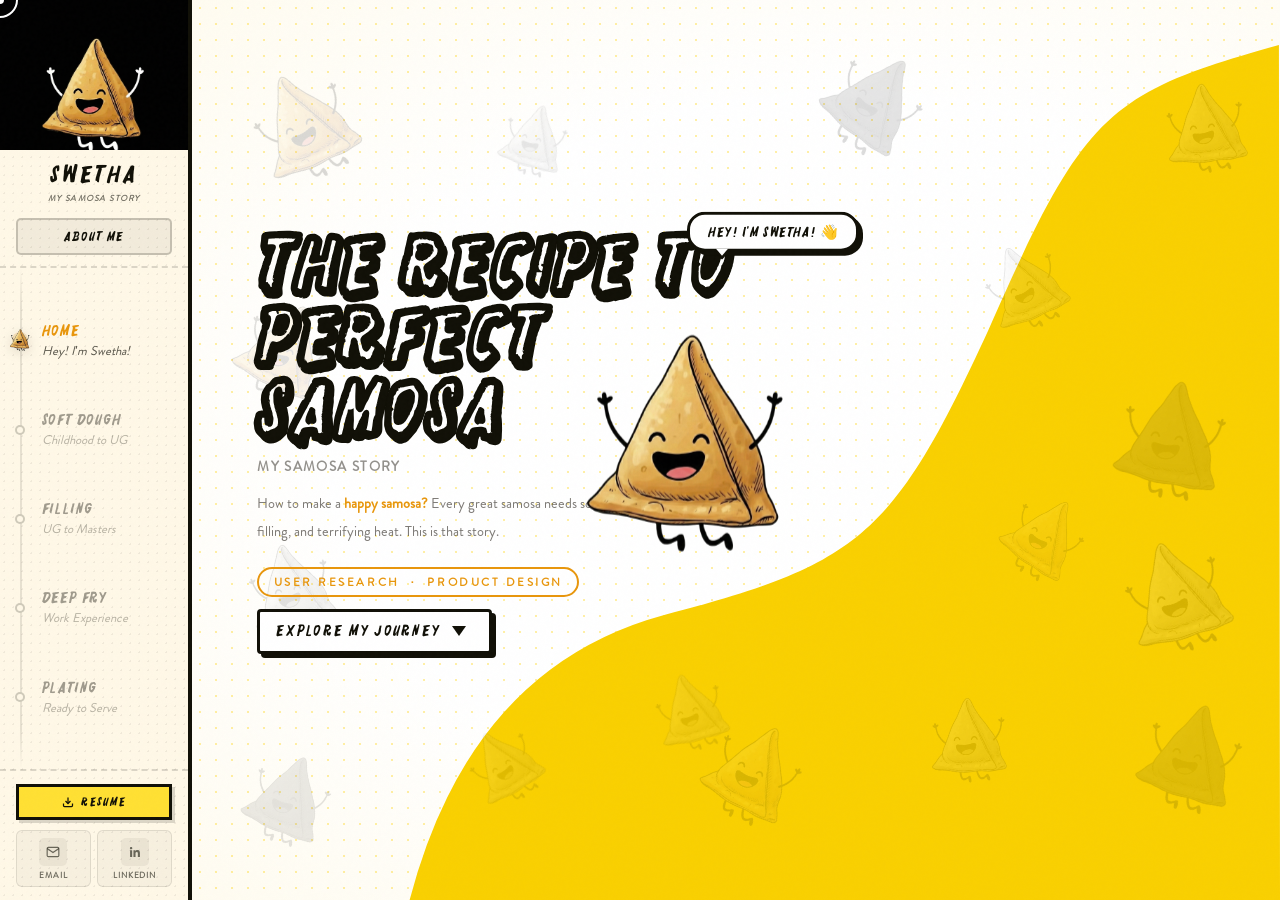
==== index.html @ a5a58d09 "feat: Introducing mobile popup and changed covers with sanity changes." ====
<!DOCTYPE html>
<html lang="en">

<head>
  <meta charset="UTF-8">
  <meta name="viewport" content="width=device-width, initial-scale=1.0">
  <title>Swetha M | My Samosa Story</title>
  <link rel="stylesheet" href="style.css">
</head>

<body>
  <div class="grain"></div>
  <div class="cursor" id="cursor">
    <div class="cd"></div>
    <div class="cr"></div>
  </div>

  <div class="mobile-warning" id="mobileWarning">
    <div class="mw-box">
      <img src="images/samosa.png" alt="Samosa Character" class="mw-img">
      <h2 class="mw-title">Needs a bigger screen!</h2>
      <p class="mw-desc">My portfolio is not yet optimized for mobile devices. For the best experience, please view it
        on a desktop.</p>
      <button class="mw-btn" onclick="document.getElementById('mobileWarning').style.display='none'">Continue
        Anyway</button>
    </div>
  </div>

  <header class="mob-bar">
    <div class="mob-logo">Swetha</div>
    <div class="mob-actions">
      <button class="mob-btn" id="mobAbBtn">About</button>
      <a href="Resume.pdf" download class="mob-btn">Resume</a>
    </div>
  </header>

  <aside class="panel" id="panel">
    <div class="panel-top">
      <div class="panel-hero">
        <img class="panel-photo" src="images/samosablack.png" alt="Swetha">
      </div>
      <div class="panel-id">
        <div class="panel-name" onclick="go(0)">Swetha</div>
        <div class="panel-sub">My Samosa Story</div>
        <button class="panel-about-btn" id="abBtn">About Me</button>
      </div>
    </div>
    <div class="tracker" id="tracker">
      <div class="tk-line-bg"></div>
      <div class="tk-line-prog" id="tkProg"></div>
      <div class="tk-samosa" id="tkSamosa"><img src="images/samosa.png" alt="samosa"></div>
      <div class="tk-nodes" id="tkNodes">
        <div class="tk-node active" data-i="0" onclick="go(0)">
          <div class="tk-dot"></div>
          <div class="tk-info"><span class="tk-title">Home</span><span class="tk-sub">Hey! I'm Swetha!</span></div>
        </div>
        <div class="tk-node" data-i="1" onclick="go(1)">
          <div class="tk-dot"></div>
          <div class="tk-info"><span class="tk-title">Soft Dough</span><span class="tk-sub">Childhood to UG</span></div>
        </div>
        <div class="tk-node" data-i="2" onclick="go(2)">
          <div class="tk-dot"></div>
          <div class="tk-info"><span class="tk-title">Filling</span><span class="tk-sub">UG to Masters</span></div>
        </div>
        <div class="tk-node" data-i="3" onclick="go(3)">
          <div class="tk-dot"></div>
          <div class="tk-info"><span class="tk-title">Deep Fry</span><span class="tk-sub">Work Experience</span></div>
        </div>
        <div class="tk-node" data-i="4" onclick="go(4)">
          <div class="tk-dot"></div>
          <div class="tk-info"><span class="tk-title">Plating</span><span class="tk-sub">Ready to Serve</span></div>
        </div>
      </div>
    </div>
    <div class="panel-btm">
      <a href="Resume.pdf" download class="resume-dl">
        <svg viewBox="0 0 24 24" fill="none" stroke="currentColor" stroke-width="2.5">
          <path d="M21 15v4a2 2 0 0 1-2 2H5a2 2 0 0 1-2-2v-4" />
          <polyline points="7 10 12 15 17 10" />
          <line x1="12" y1="15" x2="12" y2="3" />
        </svg>
        Resume
      </a>
      <div class="panel-contacts">
        <a href="mailto:swetrials98@gmail.com" class="panel-contact-btn" title="Email">
          <div class="pcb-icon">
            <svg viewBox="0 0 24 24" fill="none" stroke="currentColor" stroke-width="2">
              <path d="M4 4h16c1.1 0 2 .9 2 2v12c0 1.1-.9 2-2 2H4c-1.1 0-2-.9-2-2V6c0-1.1.9-2 2-2z" />
              <polyline points="22,6 12,13 2,6" />
            </svg>
          </div>
          <span class="pcb-label">Email</span>
        </a>
        <a href="https://www.linkedin.com/in/swetha-m-babb11201/" target="_blank" class="panel-contact-btn"
          title="LinkedIn">
          <div class="pcb-icon">
            <svg viewBox="0 0 24 24" fill="currentColor">
              <path
                d="M20.447 20.452h-3.554v-5.569c0-1.328-.027-3.037-1.852-3.037-1.853 0-2.136 1.445-2.136 2.939v5.667H9.351V9h3.414v1.561h.046c.477-.9 1.637-1.85 3.37-1.85 3.601 0 4.267 2.37 4.267 5.455v6.286zM5.337 7.433c-1.144 0-2.063-.926-2.063-2.065 0-1.138.92-2.063 2.063-2.063 1.14 0 2.064.925 2.064 2.063 0 1.139-.925 2.065-2.064 2.065zm1.782 13.019H3.555V9h3.564v11.452z" />
            </svg>
          </div>
          <span class="pcb-label">LinkedIn</span>
        </a>
      </div>
    </div>
  </aside>

  <main class="main" id="mainScroll">

    <!-- HOME -->
    <section class="sec s-home" id="s0">
      <div class="home-bg-gradient"></div>
      <div class="home-grid-lines"></div>
      <div class="home-particles" id="homeParticles"></div>

      <!-- FULL-SECTION WAVE BG — sits behind all content -->
      <svg class="home-wave-svg" viewBox="0 0 1000 600" preserveAspectRatio="none" xmlns="http://www.w3.org/2000/svg"
        aria-hidden="true">
        <path d="M 1000 600 L 999 30 C 841 62 820 75 732 220 C 645 357 614 376 434 410 Q 256 445 200 600 Z"
          fill="#F9D000" />
      </svg>

      <!-- Scattered background samosas — decorative, behind content -->
      <div class="home-deco-sams">
        <img class="hem-bg hem-s1" src="images/samosa.png" alt="">
        <img class="hem-bg hem-s2  hem-gray" src="images/samosa.png" alt="">
        <img class="hem-bg hem-s3  hem-dark" src="images/samosa.png" alt="">
        <img class="hem-bg hem-s4  hem-gray" src="images/samosa.png" alt="">
        <img class="hem-bg hem-s5" src="images/samosa.png" alt="">
        <img class="hem-bg hem-s6  hem-gray" src="images/samosa.png" alt="">
        <img class="hem-bg hem-s7  hem-dark" src="images/samosa.png" alt="">
        <img class="hem-bg hem-s8  hem-gray" src="images/samosa.png" alt="">
        <img class="hem-bg hem-s9" src="images/samosa.png" alt="">
        <img class="hem-bg hem-s10 hem-gray" src="images/samosa.png" alt="">
        <img class="hem-bg hem-s11 hem-dark" src="images/samosa.png" alt="">
        <img class="hem-bg hem-s12 hem-gray" src="images/samosa.png" alt="">
        <img class="hem-bg hem-s13" src="images/samosa.png" alt="">
        <img class="hem-bg hem-s14 hem-gray" src="images/samosa.png" alt="">
        <img class="hem-bg hem-s15 hem-dark" src="images/samosa.png" alt="">
        <img class="hem-bg hem-s16 hem-gray" src="images/samosa.png" alt="">
      </div>

      <!-- PROMINENT SAMOSA — big, overlaps color block edge, near title -->
      <div class="home-prominent-wrap">
        <div class="speech-bubble" style="--d:1.4s">Hey! I'm Swetha! 👋</div>
        <img class="home-samosa" src="images/samosa.png" alt="Samosa" id="homeSam">
      </div>

      <!-- LEFT TEXT — absolutely positioned, z-index above bg but overlappable -->
      <div class="home-text">
        <h1 class="home-h1" style="--d:.15s">The recipe to<br>perfect samosa</h1>
        <div class="home-tagline" style="--d:.3s">My Samosa Story</div>
        <p class="home-desc" style="--d:.45s">How to make a <strong>happy samosa?</strong> Every great samosa needs
          soft dough, rich filling, and terrifying heat. This is that story.</p>
        <div class="home-eyebrow" style="--d:.55s">User Research &nbsp;·&nbsp; Product Design</div>
        <button class="scroll-cta" onclick="go(1)" style="--d:.7s">
          <span>Explore My Journey</span>
          <div class="saa"></div>
        </button>
      </div>

    </section>


    <!-- SOFT DOUGH -->
    <section class="sec s-sd" id="s1">
      <div class="blob-bg">
        <div class="blob b1"></div>
        <div class="blob b2"></div>
        <div class="blob b3"></div>
      </div>
      <span class="sec-num-bg">01</span>

      <!-- BACKGROUND WAVE COLOR BLOCK — behind everything -->
      <svg class="sd-wave-svg" viewBox="0 0 1000 600" preserveAspectRatio="none" xmlns="http://www.w3.org/2000/svg"
        aria-hidden="true">
        <path d="M 1000 0 L 1000 180 C 545 443 489 44 0 0 Z" fill="#7EC8E3" />
      </svg>

      <!-- MAIN CONTENT LAYER -->
      <div class="sd-content">
        <!-- LEFT: text + tabbed carousel -->
        <div class="sd-left">
          <div class="sec-text">
            <div class="sec-eyebrow rv">Childhood to Adolescence</div>
            <h2 class="sec-h rv">Soft Dough</h2>
            <p class="sec-lead rv">Where I let myself be shaped, so I can rise into something stronger.</p>
            <p class="sec-body rv">Absorbing. Adapting. Becoming. From Grade 5 through UG Architecture — mouldable,
              curious, open to shaping.</p>
          </div>
          <!-- Carousel with tabs on top -->
          <div id="sdImgs" class="rv"></div>
        </div>

        <!-- MASCOT: dough character between columns -->
        <div class="sd-mascot">
          <div class="sam-tilt-wrap" id="v1">
            <img class="sam-png" src="images/dough.png" alt="Soft Dough Character">
            <div class="sam-shadow"></div>
          </div>
        </div>

        <!-- RIGHT: architecture carousel -->
        <div class="sd-right">
          <div class="arch-carousel rv" id="archCarousel">
            <!-- Tab-style header — matches the left carousel's active tab look -->
            <div class="arch-tab-header">
              <span class="arch-tab-label">Architecture</span>
            </div>
            <!-- Body: image area + right sidebar (mirrors left carousel) -->
            <div class="arch-body">
              <div class="arch-main">
                <div class="arch-track" id="archTrack">
                  <div class="arch-slide"><img src="images/soft-dough/architecture/1.PNG" alt="Architecture 1"></div>
                  <div class="arch-slide"><img src="images/soft-dough/architecture/2.PNG" alt="Architecture 2"></div>
                  <div class="arch-slide"><img src="images/soft-dough/architecture/3.PNG" alt="Architecture 3"></div>
                  <div class="arch-slide"><img src="images/soft-dough/architecture/4.PNG" alt="Architecture 4"></div>
                  <div class="arch-slide"><img src="images/soft-dough/architecture/5.png" alt="Architecture 5"></div>
                </div>
              </div>
              <!-- Right sidebar: prev | dots | next -->
              <div class="arch-sidebar">
                <button class="arch-btn" id="archPrev">&#8592;</button>
                <div class="arch-dots" id="archDots">
                  <button class="arch-dot active" data-i="0"></button>
                  <button class="arch-dot" data-i="1"></button>
                  <button class="arch-dot" data-i="2"></button>
                  <button class="arch-dot" data-i="3"></button>
                  <button class="arch-dot" data-i="4"></button>
                </div>
                <button class="arch-btn" id="archNext">&#8594;</button>
              </div>
            </div>
          </div>
        </div>
      </div>


    </section>

    <!-- FILLING -->
    <section class="sec s-fl" id="s2">
      <div class="blob-bg">
        <div class="blob b4"></div>
        <div class="blob b5"></div>
        <div class="blob b6"></div>
      </div>
      <span class="sec-num-bg">02</span>

      <!-- BACKGROUND WAVE COLOR BLOCK — behind everything -->
      <svg class="fl-wave-svg" viewBox="0 0 1000 600" preserveAspectRatio="none" xmlns="http://www.w3.org/2000/svg"
        aria-hidden="true">
        <path d="M 1000 0 L 1000 600 C 841 600 677 600 650 600 C 765 520 765 80 650 0 Z" fill="#FFE47A" />
      </svg>
      <div class="sec-inner fl-inner">
        <div class="fl-top-row">
          <div class="sec-text">
            <div class="sec-eyebrow rv">UG to Masters</div>
            <h2 class="sec-h rv">Filling</h2>
            <p class="sec-lead rv">I'm no longer empty dough — filled with knowledge, experience, failure, courage, and
              clarity.</p>
            <p class="sec-body rv">Learning in layers. Depth over display. Substance over surface.</p>
          </div>
          <div class="sec-visual fl-visual rv">
            <div class="sam-tilt-wrap" id="v2">
              <img class="sam-png" src="images/filling.png" alt="Filling Samosa">
              <div class="sam-shadow"></div>
            </div>
          </div>
        </div>
        <div class="fl-cards-row">
          <div class="cards rv" id="flCards"></div>
        </div>
      </div>
    </section>

    <!-- DEEP FRY -->
    <section class="sec s-df" id="s3">
      <div class="blob-bg">
        <div class="blob b7"></div>
        <div class="blob b8"></div>
        <div class="blob b9"></div>
      </div>
      <div class="heat-particles" id="heatP"></div>
      <span class="sec-num-bg">03</span>

      <!-- BACKGROUND WAVE COLOR BLOCK — behind everything -->
      <svg class="df-wave-svg" viewBox="0 0 1000 600" preserveAspectRatio="none" xmlns="http://www.w3.org/2000/svg"
        aria-hidden="true">
        <path d="M 1000 0 L 1000 180 C 545 443 489 44 0 0 Z" fill="#FFB29E" />
      </svg>
      <div class="sec-inner df-inner">
        <div class="df-top-row">
          <div class="sec-text">
            <div class="sec-eyebrow rv">Work Experience</div>
            <h2 class="sec-h rv">Deep Fry</h2>
            <p class="sec-lead rv">Not breaking — becoming stronger. Where pressure isn't a threat, it's a teacher.</p>
          </div>
          <div class="sec-visual df-visual rv">
            <div class="sam-tilt-wrap" id="v3">
              <img class="sam-png" src="images/deepfry.png" alt="Deep Fry Samosa">
              <div class="sam-shadow"></div>
            </div>
          </div>
        </div>
        <div class="df-cards-row">
          <div class="cards rv" id="dfCards"></div>
        </div>
      </div>
    </section>


    <!-- PLATING -->
    <section class="sec s-pl" id="s4">
      <div class="blob-bg">
        <div class="blob b10"></div>
        <div class="blob b11"></div>
        <div class="blob b12"></div>
      </div>
      <div class="plating-shimmer" id="platingShimmer"></div>
      <span class="sec-num-bg">04</span>

      <!-- BACKGROUND WAVE COLOR BLOCK — behind everything -->
      <svg class="pl-wave-svg" viewBox="0 0 1000 600" preserveAspectRatio="none" xmlns="http://www.w3.org/2000/svg"
        aria-hidden="true">
        <path d="M 1000 600 L 999 30 C 841 62 820 75 732 220 C 645 357 614 376 434 410 Q 256 445 200 600 Z"
          fill="#A9E8A2" />
      </svg>
      <div class="sec-inner">
        <div class="sec-text">
          <div class="sec-eyebrow rv">Ready to be Served</div>
          <h2 class="sec-h rv">Plating</h2>
          <p class="sec-lead rv">I'm no longer preparing — presenting. Ready to be seen and served.</p>
          <p class="sec-body rv">Every phase has meaning through the samosa lens. Now I'm plated, ready for the world.
          </p>
          <div class="contact-grid rv">
            <a href="mailto:swetrials98@gmail.com" class="cc email-cc">
              <div class="cc-icon"><svg viewBox="0 0 24 24" fill="none" stroke="currentColor" stroke-width="2">
                  <path d="M4 4h16c1.1 0 2 .9 2 2v12c0 1.1-.9 2-2 2H4c-1.1 0-2-.9-2-2V6c0-1.1.9-2 2-2z" />
                  <polyline points="22,6 12,13 2,6" />
                </svg></div>
              <div class="cc-text">
                <div class="cc-label">Email</div>
                <div class="cc-val">swetrials98@gmail.com</div>
              </div>
              <div class="cc-arrow">→</div>
            </a>
            <a href="https://www.linkedin.com/in/swetha-m-babb11201/" target="_blank" class="cc li-cc">
              <div class="cc-icon"><svg viewBox="0 0 24 24" fill="currentColor">
                  <path
                    d="M20.447 20.452h-3.554v-5.569c0-1.328-.027-3.037-1.852-3.037-1.853 0-2.136 1.445-2.136 2.939v5.667H9.351V9h3.414v1.561h.046c.477-.9 1.637-1.85 3.37-1.85 3.601 0 4.267 2.37 4.267 5.455v6.286zM5.337 7.433c-1.144 0-2.063-.926-2.063-2.065 0-1.138.92-2.063 2.063-2.063 1.14 0 2.064.925 2.064 2.063 0 1.139-.925 2.065-2.064 2.065zm1.782 13.019H3.555V9h3.564v11.452z" />
                </svg></div>
              <div class="cc-text">
                <div class="cc-label">LinkedIn</div>
                <div class="cc-val">Connect with me</div>
              </div>
              <div class="cc-arrow">→</div>
            </a>
            <a href="Resume.pdf" download class="cc resume-cc">
              <div class="cc-icon"><svg viewBox="0 0 24 24" fill="none" stroke="currentColor" stroke-width="2.5">
                  <path d="M21 15v4a2 2 0 0 1-2 2H5a2 2 0 0 1-2-2v-4" />
                  <polyline points="7 10 12 15 17 10" />
                  <line x1="12" y1="15" x2="12" y2="3" />
                </svg></div>
              <div class="cc-text">
                <div class="cc-label">Resume</div>
                <div class="cc-val">Download PDF</div>
              </div>
              <div class="cc-arrow">↓</div>
            </a>
          </div>
        </div>
        <div class="sec-visual rv">
          <div class="sam-tilt-wrap" id="v4">
            <img class="sam-png" src="images/plating.png" alt="Plated Samosa">
            <div class="sam-shadow"></div>
          </div>
        </div>
      </div>
      <div class="footer-copy">© 2026 Swetha's Samosa Story</div>
    </section>

  </main>

  <div class="about-ov" id="aboutOv">
    <button class="ab-close" id="abClose">&times;</button>
    <div class="ab-wrap" id="abWrap"></div>
  </div>

  <div class="modal-ov" id="modalOv">
    <div class="modal-box" id="modalBox">
      <div class="modal-head">
        <span class="modal-cat" id="mCat"></span>
        <div class="mh-btns">
          <a class="mh-view-btn" id="mViewBtn" href="#" target="_blank" style="display:none">View full project
            details</a>
          <button class="mh-btn" onclick="closeM()">&times;</button>
        </div>
      </div>
      <div class="modal-inner" id="mInner"></div>
    </div>
  </div>

  <div class="lightbox" id="lb"><img id="lbImg" src="" alt=""></div>

  <script src="script.js"></script>
</body>

</html>
---- style.css ----
/* ==============================================
   SWETHA M | MY SAMOSA STORY
   style.css — COMIC BOOK EDITION
   ============================================== */

@import url('https://fonts.googleapis.com/css2?family=Bangers&family=Comic+Neue:ital,wght@0,400;0,700;1,400;1,700&family=Raleway:ital,wght@0,400;0,600;0,700;0,800;1,400&display=swap');

@font-face {
  font-family: 'CA Smut';
  src: url('./fonts/CASmut-Regular.otf') format('opentype');
  font-weight: normal;
  font-style: normal;
}

@font-face {
  font-family: 'CA Smut Fill';
  src: url('./fonts/CASmut-Fill.otf') format('opentype');
  font-weight: normal;
  font-style: normal;
}

@font-face {
  font-family: 'Brandon Grotesque';
  src: url('./fonts/Brandon_Grotesque.otf') format('opentype');
  font-weight: normal;
  font-style: normal;
}

:root {
  --ink: #111007;
  --ink2: #3A2E18;
  --paper: #FFFCF2;
  --c-home: #FFE033;
  --c-sd: #C2E8FF;
  --c-fl: #FFF0A8;
  --c-df: #FFD6C2;
  --c-pl: #D6F5C8;
  --a-sd: #1A7EBF;
  --a-fl: #C86A00;
  --a-df: #CC2200;
  --a-pl: #2A7A30;
  --gold: #D4A017;
  --gold-l: #F2D06B;
  --gold-d: #A37B0B;
  --orange: #E8960C;
  --coral: #E07C5A;
  --peach: #FFDAB3;
  --yellow: #FFD233;
  --cream: #F5E6C8;
  --bg: #0D0B07;
  --bg2: #161109;
  --card: #FFFFFF;
  --brown: #7A5C3A;
  --comic-o: #E8960C;
  --panel-w: clamp(170px, 15vw, 240px);
  --comic-y: #FFE033;
  --fh: 'CA Smut', 'Bangers', cursive;
  --fhf: 'CA Smut Fill', 'CA Smut', cursive;
  --fb: 'Brandon Grotesque', sans-serif;
  --ease: cubic-bezier(.22, 1, .36, 1);
}

*,
*::before,
*::after {
  margin: 0;
  padding: 0;
  box-sizing: border-box;
  cursor: none !important;
}

html {
  overflow: hidden;
  background: var(--bg);
}

body {
  font-family: var(--fb);
  color: var(--ink);
  overflow: hidden;
  height: 100vh;
}

a {
  text-decoration: none;
  color: inherit;
}

button {
  border: none;
  background: none;
  font-family: inherit;
}

img {
  display: block;
}

::-webkit-scrollbar {
  width: 3px;
}

::-webkit-scrollbar-thumb {
  background: var(--gold-d);
  border-radius: 2px;
}

/* ── GRAIN ── */
.grain {
  position: fixed;
  inset: 0;
  pointer-events: none;
  z-index: 9999;
  opacity: .018;
  background-image: url("data:image/svg+xml,%3Csvg viewBox='0 0 256 256' xmlns='http://www.w3.org/2000/svg'%3E%3Cfilter id='n'%3E%3CfeTurbulence type='fractalNoise' baseFrequency='.9' numOctaves='4' stitchTiles='stitch'/%3E%3C/filter%3E%3Crect width='100%25' height='100%25' filter='url(%23n)'/%3E%3C/svg%3E");
  animation: grain .4s steps(8) infinite;
}

@keyframes grain {

  0%,
  100% {
    transform: translate(0, 0)
  }

  20% {
    transform: translate(-4%, -8%)
  }

  40% {
    transform: translate(3%, -13%)
  }

  60% {
    transform: translate(9%, 6%)
  }

  80% {
    transform: translate(-2%, 5%)
  }
}

/* ── CURSOR ── */
.cursor {
  position: fixed;
  pointer-events: none;
  z-index: 10000;
  mix-blend-mode: difference;
}

.cd {
  width: 8px;
  height: 8px;
  background: #fff;
  border-radius: 50%;
  position: absolute;
  top: -4px;
  left: -4px;
  transition: .15s;
}

.cr {
  width: 36px;
  height: 36px;
  border: 2px solid #fff;
  border-radius: 50%;
  position: absolute;
  top: -18px;
  left: -18px;
  transition: width .3s var(--ease), height .3s var(--ease), top .3s var(--ease), left .3s var(--ease);
}

body:has(a:hover) .cr,
body:has(button:hover) .cr {
  width: 50px;
  height: 50px;
  top: -25px;
  left: -25px;
  background: rgba(255, 255, 255, .06);
}

/* ── MOBILE BAR ── */
.mob-bar {
  display: none;
  position: fixed;
  top: 0;
  left: 0;
  right: 0;
  z-index: 500;
  background: var(--ink);
  border-bottom: 3px solid var(--ink);
  padding: .65rem 1.1rem;
  align-items: center;
  justify-content: space-between;
}

.mob-logo {
  font-family: var(--fhf) !important;
  font-size: 1.5rem;
  color: var(--c-home);
  letter-spacing: .1em;
}

.mob-actions {
  display: flex;
  gap: .4rem;
}

.mob-btn {
  background: var(--c-home);
  border: 2.5px solid var(--ink);
  color: var(--ink);
  font-family: var(--fb);
  font-size: .6rem;
  font-weight: 800;
  letter-spacing: .07em;
  text-transform: uppercase;
  padding: .3rem .65rem;
  border-radius: 3px;
  box-shadow: 2px 2px 0 var(--ink);
  transition: .2s;
}

.mob-btn:hover {
  transform: translate(-1px, -1px);
  box-shadow: 3px 3px 0 var(--ink);
}

/* ── LEFT PANEL ── */
.panel {
  position: fixed;
  top: 0;
  left: 0;
  width: var(--panel-w);
  height: 100vh;
  z-index: 200;
  display: flex;
  flex-direction: column;
  background-color: #FFF8E7;
  background-image: radial-gradient(circle, rgba(17, 16, 7, .06) 1px, transparent 1px);
  background-size: 9px 9px;
  border-right: 4px solid var(--ink);
}

.panel-top {
  display: flex;
  flex-direction: column;
  align-items: stretch;
  border-bottom: 2px dashed rgba(17, 16, 7, .15);
}

.panel-hero {
  position: relative;
  width: 100%;
  height: 150px;
  overflow: hidden;
}

.panel-photo {
  width: 100%;
  height: 100%;
  object-fit: cover;
  object-position: top center;
  display: block;
}

.panel-id {
  display: flex;
  flex-direction: column;
  align-items: center;
  padding: .8rem 1rem .7rem;
  text-align: center;
  gap: .3rem;
}

.panel-name {
  font-family: var(--fhf) !important;
  font-size: 1.55rem;
  color: var(--ink);
  line-height: 1;
  letter-spacing: .08em;
  transition: .2s;
}

.panel-name:hover {
  color: var(--orange);
}

.panel-sub {
  font-family: var(--fb) !important;
  font-size: .52rem;
  color: rgba(17, 16, 7, .6);
  text-transform: uppercase;
  letter-spacing: .14em;
  font-weight: 800;
  font-style: italic;
}

/* ── ABOUT ME button ── */
.panel-about-btn {
  display: flex;
  align-items: center;
  justify-content: center;
  width: 100%;
  margin-top: .55rem;
  padding: .5rem .8rem;
  background: rgba(17, 16, 7, .05);
  border: 2px solid rgba(17, 16, 7, .2);
  border-radius: 5px;
  color: var(--ink);
  font-family: var(--fhf) !important;
  font-size: .85rem;
  letter-spacing: .08em;
  text-transform: uppercase;
  cursor: pointer;
  transition: all .2s;
  box-shadow: 0 0 0 0 rgba(17, 16, 7, 0);
}

.panel-about-btn:hover {
  background: var(--comic-y);
  color: var(--ink);
  border-color: var(--ink);
  box-shadow: 2px 2px 0 var(--ink);
  transform: translate(-1px, -1px);
}

/* ── TRACKER ── */
.tracker {
  flex: 1;
  position: relative;
  padding: .5rem 0;
  overflow: hidden;
}

.tk-line-bg {
  position: absolute;
  left: calc(1rem + 4px);
  top: 0;
  bottom: 0;
  width: 2px;
  background: linear-gradient(180deg, transparent 0%, rgba(17, 16, 7, .1) 8%, rgba(17, 16, 7, .1) 92%, transparent 100%);
  border-radius: 2px;
  z-index: 0;
}

.tk-line-prog {
  position: absolute;
  left: calc(1rem + 4px);
  width: 2px;
  top: 0;
  height: 0;
  background: linear-gradient(180deg, var(--comic-y), var(--orange), var(--coral));
  border-radius: 2px;
  z-index: 1;
  transition: height .55s var(--ease), top .55s var(--ease);
  box-shadow: 0 0 8px rgba(255, 224, 51, .5);
}

.tk-samosa {
  position: absolute;
  left: calc(1rem + 4px);
  transform: translateX(-50%) translateY(-50%);
  width: 36px;
  height: 36px;
  z-index: 10;
  transition: top .55s var(--ease);
  pointer-events: none;
  filter: drop-shadow(0 2px 6px rgba(17, 16, 7, .15));
}

.tk-samosa img {
  width: 100%;
  height: 100%;
  object-fit: contain;
  mix-blend-mode: normal;
  animation: samWiggle 2.5s ease-in-out infinite;
}

@keyframes samWiggle {

  0%,
  100% {
    transform: rotate(-8deg) scale(1)
  }

  50% {
    transform: rotate(8deg) scale(1.09)
  }
}

.tk-nodes {
  position: relative;
  z-index: 2;
  height: 100%;
  display: flex;
  flex-direction: column;
  justify-content: space-evenly;
}

.tk-node {
  display: flex;
  align-items: center;
  gap: .5rem;
  padding: .35rem .7rem .35rem 2.6rem;
  position: relative;
}

.tk-dot {
  position: absolute;
  left: calc(1rem + 4px);
  width: 10px;
  height: 10px;
  border-radius: 50%;
  border: 2px solid rgba(17, 16, 7, .2);
  background: #FFF8E7;
  z-index: 3;
  transform: translateX(-50%);
  transition: background .3s, border-color .3s;
  flex-shrink: 0;
}

.tk-node.passed .tk-dot {
  background: var(--comic-y);
  border-color: var(--ink);
}

.tk-node.active .tk-dot {
  background: var(--orange);
  border-color: var(--ink);
  box-shadow: 0 0 0 3px rgba(232, 150, 12, .2);
}

.tk-info {
  display: flex;
  flex-direction: column;
  gap: .06rem;
}

.tk-title {
  font-family: var(--fhf) !important;
  font-size: 1rem;
  letter-spacing: .04em;
  color: rgba(17, 16, 7, .4);
  transition: color .3s;
}

.tk-sub {
  font-family: var(--fb) !important;
  font-size: .8rem;
  font-style: italic;
  color: rgba(17, 16, 7, .3);
  transition: color .3s;
  font-weight: 400;
}

.tk-node.passed .tk-title {
  color: var(--ink);
}

.tk-node.passed .tk-sub {
  color: rgba(17, 16, 7, .5);
}

.tk-node.active .tk-title {
  color: var(--orange);
}

.tk-node.active .tk-sub {
  color: rgba(17, 16, 7, .7);
}

.panel-btm {
  padding: .8rem 1rem;
  border-top: 2px dashed rgba(17, 16, 7, .15);
}

.resume-dl {
  display: flex;
  align-items: center;
  gap: .4rem;
  justify-content: center;
  width: 100%;
  margin-bottom: .6rem;
  background: var(--comic-y);
  border: 3px solid var(--ink);
  color: var(--ink);
  font-family: var(--fhf) !important;
  font-size: .78rem;
  letter-spacing: .08em;
  text-transform: uppercase;
  padding: .45rem .8rem;
  box-shadow: 3px 3px 0 rgba(17, 16, 7, .15);
  transition: .2s;
}

.resume-dl svg {
  width: 12px;
  height: 12px;
  flex-shrink: 0;
}

.resume-dl:hover {
  background: var(--ink);
  color: var(--comic-y);
  transform: translate(2px, 2px);
  box-shadow: 1px 1px 0 rgba(17, 16, 7, .1);
}

/* ── PANEL CONTACT BUTTONS (side by side) ── */
.panel-contacts {
  display: flex;
  flex-direction: row;
  gap: .4rem;
  margin-top: .25rem;
}

.panel-contact-btn {
  flex: 1;
  display: flex;
  flex-direction: column;
  align-items: center;
  gap: .28rem;
  padding: .45rem .3rem;
  border: 1.5px solid rgba(17, 16, 7, .1);
  border-radius: 6px;
  background: rgba(17, 16, 7, .03);
  color: rgba(17, 16, 7, .6);
  text-decoration: none;
  transition: all .2s;
}

.panel-contact-btn:hover {
  background: rgba(17, 16, 7, .06);
  border-color: rgba(17, 16, 7, .3);
  color: var(--ink);
  transform: translateY(-2px);
  box-shadow: 0 3px 0 rgba(17, 16, 7, .1);
}

.pcb-icon {
  width: 28px;
  height: 28px;
  flex-shrink: 0;
  display: flex;
  align-items: center;
  justify-content: center;
  background: rgba(17, 16, 7, .05);
  border-radius: 5px;
}

.pcb-icon svg {
  width: 14px;
  height: 14px;
}

.pcb-label {
  font-size: .52rem;
  text-transform: uppercase;
  letter-spacing: .1em;
  font-weight: 800;
  color: inherit;
  line-height: 1;
  font-family: var(--fb);
}

/* ── MAIN SCROLL ── */
.main {
  position: fixed;
  top: 0;
  left: var(--panel-w);
  width: calc(100vw - var(--panel-w));
  height: 100vh;
  overflow-y: scroll;
  scroll-snap-type: y mandatory;
  scroll-behavior: smooth;
  background: var(--paper);
}

/* ── SECTIONS ── */
.sec {
  height: 100vh;
  min-height: 100vh;
  scroll-snap-align: start;
  position: relative;
  overflow: hidden;
  display: flex;
  align-items: center;
}

.s-sd::before,
.s-fl::before,
.s-df::before,
.s-pl::before {
  content: '';
  position: absolute;
  inset: 0;
  z-index: 1;
  pointer-events: none;
  background-image: radial-gradient(circle, rgba(0, 0, 0, .07) 1.5px, transparent 1.5px);
  background-size: 12px 12px;
}



.s-home {
  background: var(--bg);
}

.s-sd {
  background: var(--c-sd);
}

.s-fl {
  background: var(--c-fl);
}

.s-df {
  background: var(--c-df);
}

.s-pl {
  background: var(--c-pl);
}

/* ── SECTION INNER (Soft Dough, Plating — standard) ── */
.sec-inner {
  position: relative;
  z-index: 5;
  width: 100%;
  max-width: 1200px;
  margin: 0 auto;
  display: flex;
  align-items: flex-start;
  gap: 3rem;
  padding: 0 4%;
  padding-top: 2.5rem;
}

.sec-text {
  flex: 1;
  max-width: 580px;
}

.sec-visual {
  flex: 0 0 360px;
  display: flex;
  align-items: flex-start;
  justify-content: center;
  min-height: 380px;
}

/* ── FILLING — column layout ── */
.fl-inner {
  flex-direction: column;
  gap: .75rem;
  padding-top: 2rem;
  max-width: 1200px;
}

.fl-top-row {
  display: flex;
  align-items: center;
  gap: 2rem;
  width: 100%;
}

.fl-top-row .sec-text {
  flex: 1;
  max-width: none;

}

.fl-visual {
  flex: 0 0 auto;
  min-height: auto;
  align-items: flex-start;
}

.fl-visual .sam-tilt-wrap {
  width: 280px;
  height: 280px;
}

.fl-visual .sam-png {
  width: 260px;
  height: 260px;
}

.fl-cards-row {
  width: 100%;
}

.fl-cards-row .cards {
  display: flex;
  flex-wrap: nowrap;
  overflow-x: auto;
  gap: 1rem;
}

.fl-cards-row .card {
  flex: 1 0 clamp(260px, 30%, 400px);
  max-width: 420px;
}

/* ── DEEP FRY — column layout ── */
.df-inner {
  flex-direction: column;
  gap: .75rem;
  padding-top: 2rem;
  max-width: 1200px;
}

.df-top-row {
  display: flex;
  align-items: center;
  gap: 2rem;
  width: 100%;
}

.df-top-row .sec-text {
  flex: 1;
  max-width: none;
}

.df-visual {
  flex: 0 0 auto;
  min-height: auto;
  align-items: flex-start;
}

.df-visual .sam-tilt-wrap {
  width: 260px;
  height: 260px;
}

.df-visual .sam-png {
  width: 240px;
  height: 240px;
}

.df-cards-row {
  width: 100%;
}

.df-cards-row .cards {
  display: flex;
  flex-wrap: nowrap;
  overflow-x: auto;
  gap: 1rem;
}

.df-cards-row .card {
  flex: 1 0 clamp(260px, 28%, 380px);
  max-width: 400px;
}

/* ── SECTION NUMBERS ── */
.sec-num-bg {
  font-family: var(--fh) !important;
  font-size: clamp(5rem, 10vw, 8.5rem);
  position: absolute;
  right: 1.5%;
  top: 1.5rem;
  line-height: 1;
  pointer-events: none;
  z-index: 3;
  color: transparent;
  -webkit-text-stroke: 2px rgba(0, 0, 0, .22);
  letter-spacing: -.01em;
}

.s-sd .sec-num-bg {
  -webkit-text-stroke-color: rgba(26, 126, 191, .32);
}

.s-fl .sec-num-bg {
  -webkit-text-stroke-color: rgba(200, 106, 0, .30);
}

.s-df .sec-num-bg {
  -webkit-text-stroke-color: rgba(204, 34, 0, .28);
}

.s-pl .sec-num-bg {
  -webkit-text-stroke-color: rgba(42, 122, 48, .28);
}

/* ── TEXT HIERARCHY ── */
.sec-eyebrow {
  font-size: .72rem;
  text-transform: uppercase;
  letter-spacing: .22em;
  font-weight: 800;
  margin-bottom: .5rem;
}

.sec-h {
  font-family: var(--fh) !important;
  font-size: clamp(3.2rem, 5.5vw, 5rem);
  line-height: 1.0;
  margin-bottom: .5rem;
  -webkit-text-stroke: 2px var(--ink);
  paint-order: stroke fill;
}

.sec-lead {
  font-size: .96rem;
  font-style: italic;
  line-height: 1.8;
  max-width: 520px;
  margin-bottom: .5rem;
  font-weight: 600;
}

.sec-body {
  font-size: .88rem;
  line-height: 1.9;
  max-width: 500px;
  margin-bottom: .5rem;
  font-weight: 400;
}

.s-sd .sec-eyebrow {
  color: var(--a-sd)
}

.s-sd .sec-h {
  color: var(--ink)
}

.s-sd .sec-lead {
  color: var(--ink2)
}

.s-sd .sec-body {
  color: rgba(58, 46, 24, .52)
}

.s-fl .sec-eyebrow {
  color: var(--a-fl)
}

.s-fl .sec-h {
  color: var(--ink)
}

.s-fl .sec-lead {
  color: var(--ink2)
}

.s-fl .sec-body {
  color: rgba(58, 46, 24, .52)
}

.s-df .sec-eyebrow {
  color: var(--a-df)
}

.s-df .sec-h {
  color: var(--ink)
}

.s-df .sec-lead {
  color: var(--ink2)
}

.s-df .sec-body {
  color: rgba(58, 46, 24, .52)
}

.s-pl .sec-eyebrow {
  color: var(--a-pl)
}

.s-pl .sec-h {
  color: var(--ink)
}

.s-pl .sec-lead {
  color: var(--ink2)
}

.s-pl .sec-body {
  color: rgba(58, 46, 24, .52)
}

/* ── REVEAL ── */
.rv {
  opacity: 0;
  transform: translateY(28px);
  transition: opacity .75s var(--ease), transform .75s var(--ease);
}

.rv.vis {
  opacity: 1;
  transform: translateY(0);
}

.rv:nth-child(1) {
  transition-delay: 0s
}

.rv:nth-child(2) {
  transition-delay: .07s
}

.rv:nth-child(3) {
  transition-delay: .13s
}

.rv:nth-child(4) {
  transition-delay: .19s
}

.rv:nth-child(5) {
  transition-delay: .25s
}

.rv:nth-child(6) {
  transition-delay: .31s
}

.rv:nth-child(7) {
  transition-delay: .37s
}

/* ── HOME ── */
.home-bg-gradient {
  position: absolute;
  inset: 0;
  z-index: 1;
  background: #FFFFFF;
}

.home-grid-lines {
  position: absolute;
  inset: 0;
  z-index: 2;
  pointer-events: none;
}

.home-grid-lines::before {
  content: '';
  position: absolute;
  inset: 0;
  pointer-events: none;
  background-image: radial-gradient(circle, rgba(255, 210, 0, .35) 1.5px, transparent 1.5px);
  background-size: 16px 16px;
}

.home-grid-lines::after {
  content: '';
  position: absolute;
  inset: 0;
  pointer-events: none;
  /* subtle warm vignette on white — very faint */
  background: radial-gradient(ellipse at 60% 50%, transparent 55%, rgba(255, 200, 0, .06) 100%);
}

.home-particles {
  position: absolute;
  inset: 0;
  z-index: 3;
  pointer-events: none;
  overflow: hidden;
}

.home-inner {
  z-index: 5;
  align-items: stretch !important;
  padding-top: 0 !important;
  padding-right: 0 !important;
  height: 100%;
  max-width: none !important;
  width: 100% !important;
  overflow: hidden;
}

.home-text {
  flex: 1;
  z-index: 5;
  padding: 0 4%;
  display: flex;
  flex-direction: column;
  justify-content: center;
}

.home-eyebrow {
  font-size: .72rem;
  text-transform: uppercase;
  letter-spacing: .22em;
  font-weight: 800;
  color: var(--comic-o);
  margin-bottom: .7rem;
  opacity: 0;
  transform: translateY(20px);
  animation: fadeUp .7s var(--ease) calc(var(--d, .1s)) forwards;
}

.home-h1 {
  font-family: var(--fh) !important;
  font-size: clamp(3.8rem, 7vw, 6rem);
  color: var(--ink);
  line-height: .98;
  margin-bottom: .4rem;
  letter-spacing: .04em;
  -webkit-text-stroke: 2px var(--ink);
  paint-order: stroke fill;
  opacity: 0;
  transform: translateY(24px);
  animation: fadeUp .8s var(--ease) calc(var(--d, .1s)) forwards;
}

.home-tagline {
  font-size: .85rem;
  font-weight: 700;
  color: rgba(15, 10, 0, .45);
  letter-spacing: .1em;
  text-transform: uppercase;
  margin-bottom: .9rem;
  opacity: 0;
  transform: translateY(18px);
  animation: fadeUp .7s var(--ease) calc(var(--d, .1s)) forwards;
}

.home-desc {
  font-size: .9rem;
  line-height: 1.9;
  color: rgba(15, 10, 0, .55);
  max-width: 440px;
  margin-bottom: 1.5rem;
  font-weight: 400;
  opacity: 0;
  transform: translateY(18px);
  animation: fadeUp .7s var(--ease) calc(var(--d, .1s)) forwards;
}

.home-desc strong {
  color: var(--comic-o);
  font-weight: 700;
}

.scroll-cta {
  display: inline-flex;
  align-items: center;
  gap: .75rem;
  background: #fff;
  border: 3px solid var(--ink);
  color: var(--ink);
  padding: .6rem 1.4rem .6rem 1rem;
  border-radius: 4px;
  font-family: var(--fhf) !important;
  font-size: 1rem;
  letter-spacing: .08em;
  box-shadow: 4px 4px 0 var(--ink);
  transition: all .2s;
  text-transform: uppercase;
  opacity: 0;
  transform: translateY(18px);
  animation: fadeUp .7s var(--ease) calc(var(--d, .1s)) forwards;
}

.scroll-cta:hover {
  transform: translate(-2px, -2px);
  box-shadow: 6px 6px 0 var(--ink);
  background: var(--ink);
  color: #FFE500;
}

.saa {
  width: 0;
  height: 0;
  border-left: 7px solid transparent;
  border-right: 7px solid transparent;
  border-top: 10px solid currentColor;
  animation: saaA 1.4s ease-in-out infinite;
  flex-shrink: 0;
}

.saa-line,
.saa-head {
  display: none;
}

@keyframes saaA {

  0%,
  100% {
    opacity: 1;
    transform: translateY(0)
  }

  50% {
    opacity: .4;
    transform: translateY(4px)
  }
}

/* ── HOME LAYOUT (fully layered / absolute) ── */
.home-inner {
  /* no longer used — kept for selector safety */
  display: none;
}

.home-text {
  position: absolute;
  left: 0;
  top: 0;
  bottom: 0;
  width: 55%;
  z-index: 6;
  padding: 0 5% 0 6%;
  display: flex;
  flex-direction: column;
  justify-content: center;
  pointer-events: auto;
}

.home-h1 {
  font-family: var(--fh) !important;
  font-size: clamp(3.2rem, 6vw, 5.4rem);
  color: var(--ink);
  line-height: .95;
  margin-bottom: .4rem;
  letter-spacing: .03em;
  -webkit-text-stroke: 2px var(--ink);
  paint-order: stroke fill;
  opacity: 0;
  transform: translateY(24px);
  animation: fadeUp .8s var(--ease) calc(var(--d, .1s)) forwards;
}

.home-tagline {
  font-size: .85rem;
  font-weight: 700;
  color: rgba(15, 10, 0, .45);
  letter-spacing: .1em;
  text-transform: uppercase;
  margin-bottom: .9rem;
  opacity: 0;
  transform: translateY(18px);
  animation: fadeUp .7s var(--ease) calc(var(--d, .1s)) forwards;
}

.home-desc {
  font-size: .9rem;
  line-height: 1.9;
  color: rgba(15, 10, 0, .55);
  max-width: 420px;
  margin-bottom: 1.4rem;
  font-weight: 400;
  opacity: 0;
  transform: translateY(18px);
  animation: fadeUp .7s var(--ease) calc(var(--d, .1s)) forwards;
}

.home-desc strong {
  color: var(--comic-o);
  font-weight: 700;
}

.scroll-cta {
  display: inline-flex;
  align-self: flex-start;
  align-items: center;
  gap: .75rem;
  background: #fff;
  border: 3px solid var(--ink);
  color: var(--ink);
  padding: .6rem 1.4rem .6rem 1rem;
  border-radius: 4px;
  font-family: var(--fhf) !important;
  font-size: 1rem;
  letter-spacing: .08em;
  box-shadow: 4px 4px 0 var(--ink);
  transition: all .2s;
  text-transform: uppercase;
  opacity: 0;
  transform: translateY(18px);
  animation: fadeUp .7s var(--ease) calc(var(--d, .1s)) forwards;
  margin-bottom: .9rem;
}

.scroll-cta:hover {
  transform: translate(-2px, -2px);
  box-shadow: 6px 6px 0 var(--ink);
  background: var(--ink);
  color: #FFE500;
}

.home-eyebrow {
  font-size: .72rem;
  text-transform: uppercase;
  letter-spacing: .22em;
  font-weight: 800;
  color: var(--comic-o);
  border: 2px solid var(--comic-o);
  border-radius: 30px;
  display: inline-block;
  padding: .3rem .9rem;
  align-self: flex-start;
  opacity: 0;
  transform: translateY(16px);
  animation: fadeUp .7s var(--ease) calc(var(--d, .1s)) forwards;
}

/* ── HOME WAVE SVG BACKGROUND — full section, sits at the very back ── */
.home-wave-svg {
  position: absolute;
  inset: 0;
  width: 100%;
  height: 100%;
  z-index: 2;
  pointer-events: none;
  display: block;
}

/* Decorative samosa container — spans the full section, same low z-index */
.home-deco-sams {
  position: absolute;
  inset: 0;
  z-index: 3;
  pointer-events: none;
  overflow: hidden;
}

/* Scattered background samosas — positioned relative to the full section */
.hem-bg {
  position: absolute;
  object-fit: contain;
  mix-blend-mode: multiply;
  pointer-events: none;
}

/* ── scattered samosas — even spread, clear of character & text zones ── */
/* TOP STRIP row — s1–s4 across full width */
.hem-s1 {
  width: 180px;
  left: 2%;
  top: 4%;
  opacity: .15;
  transform: rotate(-28deg);
}

.hem-s2 {
  width: 118px;
  left: 26%;
  top: 9%;
  opacity: .10;
  transform: rotate(13deg);
}

.hem-s3 {
  width: 168px;
  left: 55%;
  top: 2%;
  opacity: .14;
  transform: rotate(34deg);
}

.hem-s4 {
  width: 148px;
  right: 0%;
  top: 6%;
  opacity: .12;
  transform: rotate(-9deg);
}

/* UPPER-MID row — far-left edge + right side only (text + character kept clear) */
.hem-s5 {
  width: 162px;
  left: 1%;
  top: 30%;
  opacity: .12;
  transform: rotate(22deg);
}

.hem-s6 {
  width: 142px;
  left: 70%;
  top: 24%;
  opacity: .11;
  transform: rotate(-27deg);
}

.hem-s7 {
  width: 195px;
  right: 1%;
  top: 38%;
  opacity: .15;
  transform: rotate(8deg);
}

/* LOWER-MID row — far-left edge + right side only (character zone x:42–68%, y:28–68% kept clear) */
.hem-s8 {
  width: 155px;
  left: 2%;
  top: 57%;
  opacity: .12;
  transform: rotate(-15deg);
}

.hem-s9 {
  width: 138px;
  left: 72%;
  top: 52%;
  opacity: .11;
  transform: rotate(31deg);
}

.hem-s10 {
  width: 185px;
  right: 1%;
  top: 56%;
  opacity: .14;
  transform: rotate(-20deg);
}

/* LOWER-CENTER GAP — fills open area between character and bottom strip */
.hem-s16 {
  width: 128px;
  left: 40%;
  top: 72%;
  opacity: .10;
  transform: rotate(-18deg);
}

/* BOTTOM STRIP row — s11–s15 spread left-to-right */
.hem-s11 {
  width: 148px;
  left: 2%;
  bottom: 3%;
  opacity: .11;
  transform: rotate(19deg);
}

.hem-s12 {
  width: 125px;
  left: 23%;
  bottom: 8%;
  opacity: .10;
  transform: rotate(-35deg);
}

.hem-s13 {
  width: 165px;
  left: 44%;
  bottom: 5%;
  opacity: .13;
  transform: rotate(25deg);
}

.hem-s14 {
  width: 140px;
  left: 65%;
  bottom: 10%;
  opacity: .12;
  transform: rotate(-5deg);
}

.hem-s15 {
  width: 178px;
  right: 0%;
  bottom: 6%;
  opacity: .13;
  transform: rotate(14deg);
}



.hem-gray {
  filter: grayscale(1);
}

.hem-dark {
  filter: brightness(0.3) sepia(1) saturate(0);
}

/* ── PROMINENT SAMOSA WRAP — overlaps into left content area ── */
.home-prominent-wrap {
  position: absolute;
  /* sits at the boundary of text and color block, overlapping both */
  right: 38%;
  top: 50%;
  transform: translateY(-52%);
  z-index: 9;
  display: flex;
  flex-direction: column;
  align-items: center;
  pointer-events: none;
}

/* speech bubble above the prominent samosa */
.home-prominent-wrap .speech-bubble {
  position: absolute;
  top: -52px;
  left: 50%;
  transform: translateX(-35%);
  white-space: nowrap;
  z-index: 10;
}

/* prominent samosa image */
.home-samosa {
  width: clamp(220px, 26vw, 380px);
  height: auto;
  object-fit: contain;
  mix-blend-mode: multiply;
  position: relative;
  z-index: 8;
  animation: floatY 4.5s ease-in-out infinite;
}

/* eyebrow pill spacing above CTA */
.home-eyebrow {
  margin-bottom: .75rem;
}


.speech-bubble {
  position: absolute;
  top: -14px;
  left: -18px;
  background: #FFFFFF;
  color: #111007;
  font-family: var(--fhf) !important;
  font-size: .9rem;
  letter-spacing: .04em;
  padding: .5rem 1.1rem;
  border-radius: 18px;
  border: 3px solid var(--ink);
  box-shadow: 4px 4px 0 var(--ink);
  white-space: nowrap;
  z-index: 6;
  opacity: 0;
  animation: popIn .5s var(--ease) calc(var(--d, 1.4s)) forwards;
}

.speech-bubble::after {
  content: '';
  position: absolute;
  bottom: -11px;
  left: 24px;
  border-left: 8px solid transparent;
  border-right: 8px solid transparent;
  border-top: 9px solid var(--ink);
}

.speech-bubble::before {
  content: '';
  position: absolute;
  bottom: -7px;
  left: 26px;
  border-left: 6px solid transparent;
  border-right: 6px solid transparent;
  border-top: 7px solid #FFFFFF;
  z-index: 1;
}

.home-samosa {
  width: clamp(260px, 28vw, 380px);
  height: auto;
  object-fit: contain;
  mix-blend-mode: multiply;
  position: relative;
  z-index: 5;
  animation: floatY 4.5s ease-in-out infinite;
}

@keyframes floatY {

  0%,
  100% {
    transform: translateY(0) rotate(-1deg)
  }

  50% {
    transform: translateY(-18px) rotate(1deg)
  }
}

@keyframes fadeUp {
  to {
    opacity: 1;
    transform: translateY(0)
  }
}

@keyframes popIn {
  0% {
    opacity: 0;
    transform: scale(.5)
  }

  70% {
    transform: scale(1.06)
  }

  100% {
    opacity: 1;
    transform: scale(1)
  }
}

/* ── SOFT DOUGH SECTION LAYOUT ── */

/* Full-section wave background — sits behind everything */
.sd-wave-svg,
.fl-wave-svg,
.df-wave-svg,
.pl-wave-svg {
  position: absolute;
  inset: 0;
  width: 100%;
  height: 100%;
  z-index: 2;
  pointer-events: none;
  display: block;
}

/* Main content layer — Grid layout to align text, mascot, and 2 carousels */
.sd-content {
  position: relative;
  z-index: 5;
  width: 100%;
  height: 100vh;
  max-width: 1400px;
  margin: 0 auto;
  display: grid;
  grid-template-columns: minmax(0, 1fr) minmax(0, 1fr);
  grid-template-rows: auto auto;
  align-content: center;
  align-items: end;
  gap: 1rem 3vw;
  padding: 6rem 4% 4rem 4%;
  box-sizing: border-box;
}

/* Unnest let children be part of grid */
.sd-left {
  display: contents;
}

.sd-left>.sec-text {
  grid-column: 1 / 2;
  grid-row: 1 / 2;
  align-self: end;
  max-width: none;
}

#sdImgs {
  grid-column: 1 / 2;
  grid-row: 2 / 3;
  width: 100%;
}

/* Centre: dough mascot */
.sd-mascot {
  grid-column: 2 / 3;
  grid-row: 1 / 2;
  align-self: center;
  justify-self: center;
  width: 280px;
  pointer-events: none;
  padding-bottom: 1rem;
}

.sd-mascot .sam-tilt-wrap {
  width: 300px;
  height: 300px;
}

.sd-mascot .sam-png {
  width: 290px;
  height: 290px;
}

/* Right: architecture carousel */
.sd-right {
  grid-column: 2 / 3;
  grid-row: 2 / 3;
  width: 100%;
  display: block;
}

/* Architecture label above its carousel */
.sd-arch-label {
  font-family: var(--fhf) !important;
  font-size: 1.4rem;
  letter-spacing: .08em;
  color: var(--a-sd);
  text-transform: uppercase;
  padding: 0 .25rem;
}

/* ── CHROME TABS ── */
.car-tabs {
  display: flex;
  flex-direction: row;
  align-items: flex-end;
  gap: 0;
  border-bottom: 2.5px solid var(--ink);
  margin-bottom: 0;
}

.car-tab {
  flex: 1;
  padding: .42rem .5rem;
  background: rgba(26, 126, 191, .06);
  border: 2px solid var(--ink);
  border-bottom: none;
  border-radius: 6px 6px 0 0;
  font-family: var(--fhf) !important;
  font-size: .75rem;
  letter-spacing: .06em;
  text-transform: uppercase;
  color: rgba(17, 16, 7, .45);
  cursor: pointer;
  transition: all .15s;
  margin-right: -1px;
  position: relative;
  white-space: nowrap;
  overflow: hidden;
  text-overflow: ellipsis;
  min-width: 0;
}

.car-tab:hover {
  background: rgba(26, 126, 191, .12);
  color: var(--a-sd);
}

.car-tab-active {
  background: #FFFFFF !important;
  color: var(--a-sd) !important;
  border-color: var(--ink) !important;
  border-bottom: 2.5px solid #FFFFFF !important;
  z-index: 2;
  font-weight: 900;
  margin-bottom: -2.5px;
}

/* The car-body wraps carousel-main + carousel-sidebar */
.car-body {
  height: 380px;
  display: flex;
  border: 2.5px solid var(--ink);
  border-top: none;
  border-radius: 0 0 6px 6px;
  background: #FFFFFF;
  box-shadow: 4px 4px 0 var(--ink);
  overflow: hidden;
}

/* Override the old .carousel wrapper — must be column so tabs stack on top */
.carousel {
  margin-top: .6rem;
  display: flex !important;
  flex-direction: column !important;
  border: none !important;
  box-shadow: none !important;
  background: transparent !important;
  border-radius: 0 !important;
  max-width: 100%;
  overflow: visible;
}

/* ── ARCHITECTURE CAROUSEL ── */
.arch-carousel {
  width: 100%;
  display: flex;
  flex-direction: column;
  border: 2.5px solid var(--ink);
  border-radius: 6px;
  background: #FFFFFF;
  box-shadow: 4px 4px 0 var(--ink);
  overflow: hidden;
}

/* Tab header — mirrors active car-tab: white bg, blue text, bottom border flush */
.arch-tab-header {
  display: flex;
  align-items: stretch;
  border-bottom: 2.5px solid var(--ink);
  background: #FFFFFF;
}

.arch-tab-label {
  flex: 1;
  padding: .42rem .75rem;
  font-family: var(--fhf) !important;
  font-size: .75rem;
  letter-spacing: .06em;
  text-transform: uppercase;
  color: var(--a-sd);
  background: #FFFFFF;
  border: none;
  display: block;
}

/* Body row: image area + right sidebar */
.arch-body {
  height: 380px;
  display: flex;
  overflow: hidden;
}

.arch-main {
  flex: 1;
  min-width: 0;
  overflow: hidden;
  position: relative;
}

.arch-track {
  display: flex;
  transition: transform .38s cubic-bezier(.25, .46, .45, .94);
  height: 100%;
}

.arch-slide {
  min-width: 100%;
  flex-shrink: 0;
  display: flex;
}

.arch-slide img {
  width: 100%;
  height: 380px;
  object-fit: contain;
  background: #F5F9FF;
  display: block;
  cursor: pointer;
}

/* Right sidebar — matches .carousel-sidebar exactly */
.arch-sidebar {
  flex: 0 0 44px;
  display: flex;
  flex-direction: column;
  align-items: center;
  justify-content: space-between;
  background: var(--c-sd);
  border-left: 2.5px solid var(--ink);
  padding: .5rem .3rem;
  gap: .25rem;
}

.arch-btn {
  width: 28px;
  height: 28px;
  border-radius: 4px;
  border: 2px solid var(--ink);
  background: #FFF;
  color: var(--ink);
  font-size: .85rem;
  font-weight: 800;
  cursor: pointer;
  display: flex;
  align-items: center;
  justify-content: center;
  transition: .15s;
  box-shadow: 2px 2px 0 var(--ink);
  flex-shrink: 0;
}

.arch-btn:hover {
  background: var(--ink);
  color: #FFF;
  transform: translate(-1px, -1px);
  box-shadow: 3px 3px 0 rgba(0, 0, 0, .3);
}

.arch-dots {
  display: flex;
  flex-direction: column;
  align-items: center;
  gap: .28rem;
  flex: 1;
  justify-content: center;
}

.arch-dot {
  width: 7px;
  height: 7px;
  border-radius: 50%;
  background: rgba(0, 0, 0, .18);
  border: 1.5px solid rgba(0, 0, 0, .22);
  cursor: pointer;
  transition: .3s;
  padding: 0;
  flex-shrink: 0;
}

.arch-dot.active {
  background: var(--a-sd);
  border-color: var(--a-sd);
  width: 9px;
  height: 9px;
  box-shadow: 0 0 0 2px rgba(26, 126, 191, .25);
}

/* ── BLOBS ── */
.s-sd .blob-bg,
.s-fl .blob-bg,
.s-df .blob-bg,
.s-pl .blob-bg {
  display: none;
}

.blob {
  position: absolute;
  border-radius: 50%;
  filter: blur(82px);
  animation: blobFloat linear infinite;
}

@keyframes blobFloat {
  0% {
    transform: translate(0, 0) scale(1) rotate(0deg)
  }

  25% {
    transform: translate(28px, -28px) scale(1.07) rotate(18deg)
  }

  50% {
    transform: translate(-14px, 18px) scale(.95) rotate(38deg)
  }

  75% {
    transform: translate(18px, 8px) scale(1.04) rotate(58deg)
  }

  100% {
    transform: translate(0, 0) scale(1) rotate(78deg)
  }
}

.heat-particles {
  position: absolute;
  inset: 0;
  pointer-events: none;
  z-index: 2;
  overflow: hidden;
}

.hp {
  position: absolute;
  bottom: 0;
  border-radius: 50%;
  opacity: 0;
  animation: hpRise ease-in infinite;
  mix-blend-mode: multiply;
}

@keyframes hpRise {
  0% {
    opacity: 0;
    transform: translateY(0) scale(1)
  }

  10% {
    opacity: .45
  }

  90% {
    opacity: 0
  }

  100% {
    transform: translateY(-100vh) scale(.2);
    opacity: 0
  }
}

.plating-shimmer {
  position: absolute;
  inset: 0;
  pointer-events: none;
  z-index: 2;
  overflow: hidden;
}

.ps-dot {
  position: absolute;
  border-radius: 50%;
  animation: sparkle ease-in-out infinite;
  mix-blend-mode: multiply;
}

@keyframes sparkle {

  0%,
  100% {
    opacity: 0;
    transform: scale(0)
  }

  50% {
    opacity: .25;
    transform: scale(1)
  }
}

/* ── SAMOSAS ── */
.sam-tilt-wrap {
  position: relative;
  width: 340px;
  height: 340px;
  display: flex;
  align-items: center;
  justify-content: center;
  transform-style: preserve-3d;
  transition: transform .15s ease-out;
  flex-shrink: 0;
}

.sam-png {
  width: 320px;
  height: 320px;
  object-fit: contain;
  mix-blend-mode: multiply;
  animation: floatY 4.5s ease-in-out infinite;
  filter: drop-shadow(0 10px 28px rgba(0, 0, 0, .12));
}

.sam-shadow {
  position: absolute;
  bottom: -14px;
  left: 50%;
  transform: translateX(-50%);
  width: 55%;
  height: 16px;
  background: radial-gradient(ellipse, rgba(0, 0, 0, .14), transparent);
  filter: blur(7px);
  animation: shadowPulse 4.5s ease-in-out infinite;
}

@keyframes shadowPulse {

  0%,
  100% {
    transform: translateX(-50%) scaleX(1)
  }

  50% {
    transform: translateX(-50%) scaleX(.75)
  }
}

/* ── PILLS ── */
.pills {
  display: flex;
  flex-wrap: wrap;
  gap: .45rem;
  margin: .8rem 0 1rem;
}

.pill {
  border: 2.5px solid var(--ink);
  background: #FFFFFF;
  color: var(--ink);
  padding: .32rem .85rem;
  border-radius: 4px;
  font-size: .72rem;
  font-weight: 800;
  text-transform: uppercase;
  letter-spacing: .05em;
  box-shadow: 3px 3px 0 var(--ink);
  transition: all .2s;
}

.pill-tab {
  cursor: pointer;
}

.pill-tab:hover {
  background: var(--ink);
  color: #FFFFFF;
  transform: translate(-1px, -1px);
  box-shadow: 4px 4px 0 rgba(0, 0, 0, .3);
}

.s-sd .pill {
  border-color: var(--a-sd);
  box-shadow: 3px 3px 0 var(--a-sd);
}

.s-sd .pill-tab:hover {
  background: var(--a-sd);
  color: #fff;
}

.s-sd .pill-tab.pill-active {
  background: var(--a-sd);
  color: #fff;
  border-color: var(--a-sd);
  box-shadow: 3px 3px 0 rgba(26, 126, 191, .5);
  transform: translate(-1px, -1px);
}

.s-fl .pill {
  border-color: var(--a-fl);
  box-shadow: 3px 3px 0 var(--a-fl);
}

.s-fl .pill:hover {
  background: var(--a-fl);
}

.s-df .pill {
  border-color: var(--a-df);
  box-shadow: 3px 3px 0 var(--a-df);
}

.s-df .pill:hover {
  background: var(--a-df);
}

.s-pl .pill {
  border-color: var(--a-pl);
  box-shadow: 3px 3px 0 var(--a-pl);
}

.s-pl .pill:hover {
  background: var(--a-pl);
}

/* ── CARDS ── */
.cards {
  display: flex;
  flex-wrap: nowrap;
  gap: 1rem;
  margin-top: .4rem;
  overflow-x: auto;
  padding: 10px;
  padding-bottom: 15px;
  margin-left: -10px;
  scrollbar-width: thin;
  max-width: calc(100% + 10px);
}

.cards::-webkit-scrollbar {
  height: 3px;
}

.cards::-webkit-scrollbar-thumb {
  background: var(--ink);
  border-radius: 2px;
}

.card {
  background: #FFFFFF;
  border: 3px solid var(--ink);
  border-radius: 6px;
  width: clamp(260px, 22vw, 320px);
  flex-shrink: 0;
  cursor: pointer;
  overflow: hidden;
  box-shadow: 5px 5px 0 var(--ink);
  transition: all .22s var(--ease);
}

.card:hover {
  transform: translate(-3px, -3px);
  box-shadow: 8px 8px 0 var(--ink);
}

.card-img {
  width: 100%;
  height: 300px;
  object-fit: contain;
  border-bottom: 2.5px solid var(--ink);
}

/* Logo row — left aligned with proper vertical spacing */
.card-logo-row {
  display: flex;
  align-items: center;
  justify-content: flex-start;
  padding: .5rem .9rem .4rem 0rem;
}

.card-logo-placeholder {
  font-size: .53rem;
  font-weight: 800;
  color: var(--ink2);
  text-transform: uppercase;
  letter-spacing: .09em;
  background: rgba(0, 0, 0, .05);
  padding: .16rem .4rem;
  border-radius: 3px;
  border: 1.5px solid rgba(0, 0, 0, .1);
  white-space: nowrap;
}

.card-body {
  padding: .55rem 1rem .85rem;
}

.card-cat {
  font-family: var(--fb) !important;
  font-size: .56rem;
  text-transform: uppercase;
  letter-spacing: .1em;
  color: var(--ink2);
  font-weight: 700;
  margin-bottom: .28rem;
  display: block;
}

.card-t {
  font-family: var(--fhf) !important;
  font-size: 1.5rem;
  color: var(--ink);
  margin-bottom: .2rem;
  line-height: 1.1;
  letter-spacing: .04em;
}

.card-d {
  font-size: .75rem;
  color: rgba(58, 46, 24, .48);
  line-height: 1.55;
  font-weight: 400;
}

.card-arr {
  display: inline-block;
  margin-top: .45rem;
  font-size: .68rem;
  font-weight: 800;
  color: var(--ink);
  background: var(--c-home);
  border: 2px solid var(--ink);
  padding: .15rem .5rem;
  border-radius: 3px;
  box-shadow: 2px 2px 0 var(--ink);
  transition: .2s;
  text-transform: uppercase;
  letter-spacing: .05em;
}

.card:hover .card-arr {
  transform: translate(-1px, -1px);
  box-shadow: 3px 3px 0 var(--ink);
}

.s-fl .card-arr {
  background: var(--c-fl);
}

.s-df .card-arr {
  background: var(--c-df);
}

.s-pl .card-arr {
  background: var(--c-pl);
}

/* ── CAROUSEL (base styles — overridden by the SD section above) ── */
.carousel {
  margin-top: .9rem;
  display: flex;
  flex-direction: column;
  border: 3px solid var(--ink);
  border-radius: 6px;
  background: #FFFFFF;
  box-shadow: 5px 5px 0 var(--ink);
  overflow: hidden;
  width: 100%;
}

.carousel-main {
  flex: 1;
  min-width: 0;
  overflow: hidden;
  position: relative;
}

.carousel-track {
  display: flex;
  transition: transform .38s cubic-bezier(.25, .46, .45, .94);
  height: 100%;
}

.carousel-slide {
  min-width: 100%;
  display: flex;
  flex-direction: column;
  height: 100%;
}

.carousel-slide img {
  width: 100%;
  height: 300px;
  object-fit: contain;
  background: #FAFAFA;
  border-bottom: 2px solid var(--ink);
  cursor: pointer;
  flex-shrink: 0;
}

.carousel-caption {
  padding: .55rem .9rem;
  background: #FFF;
  flex: 1;
  text-align: center;
}

.carousel-caption h4 {
  font-family: var(--fhf) !important;
  font-size: 1.5rem;
  color: var(--ink);
  margin-bottom: .1rem;
  letter-spacing: .04em;
}

.carousel-caption p {
  font-size: .68rem;
  color: rgba(58, 46, 24, .48);
  line-height: 1.5;
}

.carousel-sidebar {
  flex: 0 0 44px;
  display: flex;
  flex-direction: column;
  align-items: center;
  justify-content: space-between;
  background: var(--c-sd);
  border-left: 2.5px solid var(--ink);
  padding: .5rem .3rem;
  gap: .25rem;
}

.carousel-btn {
  width: 28px;
  height: 28px;
  border-radius: 4px;
  border: 2px solid var(--ink);
  background: #FFF;
  color: var(--ink);
  font-size: .85rem;
  cursor: pointer;
  display: flex;
  align-items: center;
  justify-content: center;
  transition: .2s;
  font-weight: 800;
  flex-shrink: 0;
  box-shadow: 2px 2px 0 var(--ink);
}

.carousel-btn:hover {
  background: var(--ink);
  color: #FFF;
  transform: translate(-1px, -1px);
  box-shadow: 3px 3px 0 rgba(0, 0, 0, .3);
}

.carousel-pause-btn {
  margin-top: auto;
  font-size: .65rem;
}

.carousel-dots {
  display: flex;
  flex-direction: column;
  align-items: center;
  gap: .28rem;
  flex: 1;
  justify-content: center;
}

.carousel-dot {
  width: 7px;
  height: 7px;
  border-radius: 50%;
  background: rgba(0, 0, 0, .18);
  border: 1.5px solid rgba(0, 0, 0, .22);
  cursor: pointer;
  transition: .3s;
  padding: 0;
  position: relative;
  overflow: hidden;
  flex-shrink: 0;
}

.carousel-dot.active {
  background: var(--a-sd);
  border-color: var(--a-sd);
  box-shadow: 0 0 0 2px rgba(26, 126, 191, .25);
  width: 9px;
  height: 9px;
}

.carousel-dot.active::after {
  display: none;
}

/* ── CONTACT ── */
.contact-grid {
  display: flex;
  flex-direction: column;
  gap: .8rem;
  margin-top: 1.2rem;
  max-width: 440px;
}

.cc {
  display: flex;
  align-items: center;
  gap: .9rem;
  padding: .85rem 1.1rem;
  background: #FFFFFF;
  border: 3px solid var(--ink);
  border-radius: 6px;
  box-shadow: 4px 4px 0 var(--ink);
  color: var(--ink);
  transition: all .22s var(--ease);
  position: relative;
  overflow: hidden;
}

.cc:hover {
  transform: translate(-2px, -2px);
  box-shadow: 6px 6px 0 var(--ink);
}

.cc-icon {
  width: 40px;
  height: 40px;
  border-radius: 5px;
  border: 2.5px solid var(--ink);
  display: flex;
  align-items: center;
  justify-content: center;
  flex-shrink: 0;
  transition: .2s;
}

.cc-icon svg {
  width: 17px;
  height: 17px;
}

.email-cc .cc-icon {
  background: var(--c-home);
  color: var(--ink);
}

.li-cc .cc-icon {
  background: #C8E8FF;
  color: #1A7EBF;
}

.resume-cc .cc-icon {
  background: var(--c-pl);
  color: var(--a-pl);
}

.cc:hover .cc-icon {
  transform: scale(1.08);
}

.cc-text {
  flex: 1;
}

.cc-label {
  font-size: .55rem;
  text-transform: uppercase;
  letter-spacing: .12em;
  color: var(--ink2);
  font-weight: 800;
  margin-bottom: .1rem;
}

.cc-val {
  font-size: .84rem;
  color: rgba(58, 46, 24, .52);
  font-weight: 400;
}

.cc-arrow {
  font-size: 1.2rem;
  font-weight: 900;
  color: var(--ink);
  transition: .2s;
}

.cc:hover .cc-arrow {
  transform: translateX(4px);
}

.resume-cc:hover .cc-arrow {
  transform: translateY(3px);
}

.footer-copy {
  position: absolute;
  bottom: 1rem;
  left: 50%;
  transform: translateX(-50%);
  font-size: .5rem;
  color: rgba(58, 46, 24, .35);
  letter-spacing: .1em;
  text-transform: uppercase;
  font-weight: 700;
}

/* ── MODAL ── */
.modal-ov {
  position: fixed;
  inset: 0;
  background: rgba(0, 0, 0, .85);
  backdrop-filter: blur(12px);
  z-index: 900;
  display: flex;
  align-items: center;
  justify-content: center;
  opacity: 0;
  pointer-events: none;
  transition: opacity .4s;
}

.modal-ov.open {
  opacity: 1;
  pointer-events: all;
}

.modal-box {
  background: #FFFDF2;
  border: 3px solid var(--ink);
  border-radius: 8px;
  box-shadow: 8px 8px 0 var(--ink);
  width: 94%;
  max-width: 720px;
  max-height: 75vh;
  overflow-y: auto;
  transform: scale(.9) translateY(20px);
  opacity: 0;
  transition: all .5s var(--ease);
}

.modal-ov.open .modal-box {
  transform: scale(1) translateY(0);
  opacity: 1;
}

.modal-box::-webkit-scrollbar {
  width: 3px;
}

.modal-box::-webkit-scrollbar-thumb {
  background: var(--ink);
  border-radius: 2px;
}

/* Modal header */
.modal-head {
  position: sticky;
  top: 0;
  background: var(--c-home);
  border-bottom: 3px solid var(--ink);
  padding: .7rem 1.1rem;
  display: flex;
  align-items: center;
  justify-content: space-between;
  z-index: 5;
  gap: .75rem;
}

.modal-cat {
  font-family: var(--fb) !important;
  font-size: .6rem;
  text-transform: uppercase;
  letter-spacing: .14em;
  color: var(--ink);
  font-weight: 800;
  flex: 1;
}

.mh-btns {
  display: flex;
  align-items: center;
  gap: .5rem;
  flex-shrink: 0;
}

/* "View full project details" button — comic theme */
.mh-view-btn {
  display: inline-flex;
  align-items: center;
  gap: .35rem;
  background: var(--ink);
  color: var(--comic-y);
  border: 2.5px solid var(--ink);
  border-radius: 5px;
  font-family: var(--fb) !important;
  font-size: .68rem;
  font-weight: 800;
  letter-spacing: .04em;
  padding: .38rem .85rem;
  box-shadow: 3px 3px 0 rgba(0, 0, 0, .35);
  transition: all .2s;
  white-space: nowrap;
  text-decoration: none;
}

.mh-view-btn:hover {
  background: var(--comic-y);
  color: var(--ink);
  transform: translate(-1px, -1px);
  box-shadow: 4px 4px 0 rgba(0, 0, 0, .3);
}

/* Close (×) button */
.mh-btn {
  width: 32px;
  height: 32px;
  border: 2.5px solid var(--ink);
  border-radius: 5px;
  color: var(--ink);
  background: var(--c-home);
  font-size: .95rem;
  cursor: pointer;
  display: flex;
  align-items: center;
  justify-content: center;
  box-shadow: 2px 2px 0 var(--ink);
  transition: .2s;
  flex-shrink: 0;
}

.mh-btn:hover {
  background: var(--ink);
  color: #FFF;
  transform: translate(-1px, -1px);
  box-shadow: 3px 3px 0 rgba(0, 0, 0, .25);
}

.modal-inner {
  padding: 1.5rem 1.8rem;
}

.m-title {
  font-family: var(--fhf) !important;
  font-size: 1.6rem;
  color: var(--ink);
  margin: .3rem 0;
  letter-spacing: .05em;
}

.m-logo-row {
  display: flex;
  align-items: center;
  gap: .5rem;
  margin: .2rem 0 .6rem;
}

.m-logo-badge {
  font-size: .58rem;
  font-weight: 800;
  color: var(--ink2);
  text-transform: uppercase;
  letter-spacing: .1em;
  background: rgba(0, 0, 0, .05);
  padding: .22rem .6rem;
  border-radius: 4px;
  border: 1.5px solid rgba(0, 0, 0, .12);
}

.m-tags {
  display: flex;
  flex-wrap: wrap;
  gap: .3rem;
  margin-bottom: .9rem;
}

.m-tag {
  font-family: var(--fb) !important;
  font-size: .54rem;
  color: var(--ink);
  padding: .18rem .45rem;
  border: 2px solid var(--ink);
  border-radius: 3px;
  font-weight: 700;
  text-transform: uppercase;
  background: #FFF;
  letter-spacing: .04em;
}

.m-hero-img {
  width: 100%;
  border-radius: 6px;
  margin-bottom: .9rem;
  border: 2px solid rgba(0, 0, 0, .1);
}

.m-summary {
  font-size: .88rem;
  color: rgba(58, 46, 24, .52);
  line-height: 1.85;
}

/* Keep old m-view-btn hidden (no longer injected, but just in case) */
.m-view-btn {
  display: none;
}

.m-expand-btn {
  display: none;
}

.m-body {
  display: block;
  margin-top: 1.2rem;
  border-top: 2px dashed rgba(0, 0, 0, .12);
  padding-top: 1rem;
}

.m-body p {
  font-size: .88rem;
  line-height: 1.85;
  color: rgba(58, 46, 24, .8);
  margin-bottom: .7rem;
}

.m-body h3 {
  font-family: var(--fhf) !important;
  font-size: 1.05rem;
  color: var(--ink);
  margin: 1.2rem 0 .4rem;
  letter-spacing: .04em;
}

.m-body ul,
.m-body ol {
  margin: .4rem 0 .8rem 1.3rem;
  line-height: 1.85;
  font-size: .86rem;
  color: rgba(58, 46, 24, .8);
}

.m-body li {
  margin-bottom: .25rem;
}

.m-body hr {
  border: none;
  border-top: 2px dashed rgba(0, 0, 0, .15);
  margin: 1.1rem 0;
}

.m-body img {
  width: 100%;
  border-radius: 6px;
  margin: .6rem 0;
  opacity: .9;
  cursor: pointer;
  transition: .3s;
  border: 2px solid rgba(0, 0, 0, .08);
}

.m-body img:hover {
  opacity: 1;
}

.m-body blockquote {
  border-left: 4px solid var(--ink);
  padding: .4rem 0 .4rem 1rem;
  margin: .8rem 0;
  font-style: italic;
  color: var(--ink2);
  line-height: 1.65;
  font-weight: 600;
  font-size: .9rem;
  background: rgba(0, 0, 0, .03);
  border-radius: 0 4px 4px 0;
}

.m-body strong {
  font-weight: 800;
  color: var(--ink);
}

.m-body em {
  font-style: italic;
  color: rgba(58, 46, 24, .85);
}

/* ── ABOUT ── */
.about-ov {
  position: fixed;
  inset: 0;
  background: rgba(255, 252, 242, .98);
  backdrop-filter: blur(20px);
  z-index: 1000;
  opacity: 0;
  pointer-events: none;
  transition: opacity .5s;
  overflow-y: auto;
  border-left: 4px solid var(--ink);
}

.about-ov.open {
  opacity: 1;
  pointer-events: all;
}

.ab-close {
  position: fixed;
  top: 1.2rem;
  right: 1.4rem;
  width: 44px;
  height: 44px;
  border: 3px solid var(--ink);
  border-radius: 6px;
  background: var(--c-home);
  color: var(--ink);
  font-size: 1.1rem;
  cursor: pointer;
  display: flex;
  align-items: center;
  justify-content: center;
  box-shadow: 4px 4px 0 var(--ink);
  transition: .2s;
  z-index: 1001;
}

.ab-close:hover {
  transform: translate(-1px, -1px);
  box-shadow: 5px 5px 0 rgba(0, 0, 0, .25);
}

.ab-wrap {
  width: 94%;
  max-width: 920px;
  margin: 0 auto;
  padding: 3.5rem 0 5rem;
  transform: translateY(16px);
  opacity: 0;
  transition: all .6s var(--ease) .1s;
}

.about-ov.open .ab-wrap {
  transform: translateY(0);
  opacity: 1;
}

.ab-hero {
  display: flex;
  gap: 2.5rem;
  align-items: flex-start;
  margin-bottom: 2.5rem;
}

.ab-photo {
  width: 200px;
  height: 260px;
  object-fit: cover;
  border-radius: 8px;
  border: 4px solid var(--ink);
  box-shadow: 7px 7px 0 var(--ink);
  flex-shrink: 0;
  cursor: pointer;
}

.ab-hero-txt {
  flex: 1;
}

.ab-lbl {
  font-size: .65rem;
  text-transform: uppercase;
  letter-spacing: .22em;
  color: var(--ink2);
  font-weight: 800;
  margin-bottom: .5rem;
}

.ab-h {
  font-family: var(--fhf) !important;
  font-size: 2.2rem;
  color: var(--ink);
  margin-bottom: .7rem;
  line-height: 1.1;
  letter-spacing: .04em;
}

.ab-intro {
  font-size: .9rem;
  color: var(--ink2);
  line-height: 1.85;
  font-style: italic;
  font-weight: 600;
  margin-bottom: .9rem;
}

.roles {
  display: flex;
  gap: .35rem;
  flex-wrap: wrap;
}

.role {
  font-size: .72rem;
  font-weight: 800;
  color: var(--ink);
  padding: .26rem .65rem;
  border: 2.5px solid var(--ink);
  border-radius: 4px;
  background: var(--c-home);
  box-shadow: 2px 2px 0 var(--ink);
  letter-spacing: .04em;
  text-transform: uppercase;
}

.ab-section {
  margin-bottom: 1.8rem;
  padding-bottom: 1.5rem;
  border-bottom: 2px dashed rgba(0, 0, 0, .12);
}

.ab-section:last-child {
  border-bottom: none;
}

.ab-st {
  font-family: var(--fhf) !important;
  font-size: 1.1rem;
  color: var(--ink);
  margin-bottom: .8rem;
  letter-spacing: .05em;
}

.tl {
  margin-bottom: .75rem;
  padding-left: 1rem;
  border-left: 4px solid var(--ink);
}

.tl .dt {
  font-size: .55rem;
  color: var(--ink2);
  letter-spacing: .06em;
  font-weight: 800;
  text-transform: uppercase;
}

.tl .rl {
  font-family: var(--fhf) !important;
  font-size: .95rem;
  color: var(--ink);
  margin: .1rem 0;
  letter-spacing: .04em;
}

.tl .og {
  font-size: .78rem;
  color: var(--ink2);
  font-style: italic;
  font-weight: 600;
}

.tl .ds {
  font-size: .74rem;
  color: rgba(58, 46, 24, .42);
  line-height: 1.6;
  margin-top: .15rem;
}

.ab-2col {
  display: grid;
  grid-template-columns: 1fr 1fr;
  gap: 2rem;
}

.sk-g {
  display: flex;
  flex-wrap: wrap;
  gap: .3rem;
  margin-bottom: .6rem;
}

.sk {
  background: #FFF;
  border: 2.5px solid var(--ink);
  color: var(--ink);
  font-size: .7rem;
  padding: .26rem .55rem;
  border-radius: 3px;
  transition: .2s;
  font-weight: 700;
  box-shadow: 2px 2px 0 var(--ink);
  text-transform: uppercase;
  letter-spacing: .03em;
}

.sk:hover {
  background: var(--ink);
  color: #FFF;
  transform: translate(-1px, -1px);
  box-shadow: 3px 3px 0 rgba(0, 0, 0, .25);
}

.tools {
  display: flex;
  flex-wrap: wrap;
  gap: .25rem;
  margin: .3rem 0;
}

.tool {
  font-size: .7rem;
  color: var(--ink2);
  padding: .2rem .45rem;
  background: rgba(0, 0, 0, .04);
  border: 1.5px solid rgba(0, 0, 0, .1);
  border-radius: 3px;
  font-weight: 600;
}

.ab-img-row {
  display: flex;
  gap: .4rem;
  flex-wrap: wrap;
  margin: .5rem 0;
}

.ab-img-row img {
  height: 110px;
  width: auto;
  min-width: 75px;
  object-fit: cover;
  border-radius: 6px;
  border: 2.5px solid var(--ink);
  box-shadow: 3px 3px 0 var(--ink);
  opacity: .85;
  cursor: pointer;
  transition: .2s;
  flex-shrink: 0;
}

.ab-img-row img:hover {
  opacity: 1;
  transform: translate(-1px, -1px);
  box-shadow: 4px 4px 0 rgba(0, 0, 0, .25);
}

.ab-p {
  font-size: .82rem;
  color: rgba(58, 46, 24, .45);
  line-height: 1.7;
  font-weight: 400;
}

/* ── LIGHTBOX ── */
.lightbox {
  position: fixed;
  inset: 0;
  background: rgba(0, 0, 0, .97);
  z-index: 2000;
  display: none;
  align-items: center;
  justify-content: center;
  cursor: zoom-out;
}

.lightbox.open {
  display: flex;
}

.lightbox img {
  max-width: 92vw;
  max-height: 92vh;
  object-fit: contain;
  border-radius: 6px;
}

/* ── MOBILE WARNING ── */
.mobile-warning {
  display: none;
}

/* ── RESPONSIVE ── */
@media (max-width: 900px) {
  .mobile-warning {
    display: flex;
    position: fixed;
    inset: 0;
    z-index: 10000;
    background: rgba(17, 16, 7, 0.95);
    backdrop-filter: blur(8px);
    align-items: center;
    justify-content: center;
    padding: 2rem;
    text-align: center;
  }

  .mw-box {
    background: #FFF8E7;
    border: 3px solid var(--ink);
    border-radius: 8px;
    padding: 2.5rem 1.5rem;
    box-shadow: 8px 8px 0 var(--ink);
    max-width: 400px;
    display: flex;
    flex-direction: column;
    align-items: center;
    position: relative;
    z-index: 10001;
  }

  .mw-img {
    width: 140px;
    height: auto;
    margin-bottom: 1rem;
    filter: drop-shadow(0 6px 12px rgba(0, 0, 0, 0.1));
  }

  .mw-title {
    font-family: var(--fhf) !important;
    font-size: 2.2rem;
    color: var(--ink);
    margin-bottom: 0.8rem;
    letter-spacing: 0.04em;
    line-height: 1.1;
  }

  .mw-desc {
    font-size: 0.95rem;
    color: rgba(17, 16, 7, 0.75);
    line-height: 1.6;
    margin-bottom: 1.8rem;
  }

  .mw-btn {
    background: var(--comic-y);
    color: var(--ink);
    border: 3px solid var(--ink);
    border-radius: 6px;
    font-family: var(--fhf) !important;
    font-size: 1rem;
    padding: 0.7rem 1.5rem;
    cursor: pointer;
    box-shadow: 4px 4px 0 var(--ink);
    transition: 0.2s;
    text-transform: uppercase;
    letter-spacing: 0.05em;
  }

  .mw-btn:active,
  .mw-btn:hover {
    transform: translate(2px, 2px);
    box-shadow: 2px 2px 0 var(--ink);
    background: var(--ink);
    color: var(--comic-y);
  }

  .panel {
    display: none;
  }

  .mob-bar {
    display: flex;
  }

  .main {
    left: 0;
    width: 100vw;
    padding-top: 52px;
  }

  .sec-inner,
  .home-inner {
    flex-direction: column;
    gap: 1.5rem;
    padding: 2rem 5%;
    text-align: center;
  }

  .sd-content {
    grid-template-columns: 1fr;
    grid-template-rows: auto auto auto auto;
    padding: 3rem 5%;
    gap: 1.5rem;
    height: auto;
    overflow: visible;
  }

  .sd-left>.sec-text {
    grid-column: 1 / -1;
    grid-row: auto;
  }

  .sd-mascot {
    grid-column: 1 / -1;
    grid-row: auto;
    width: 200px;
    padding-bottom: 0;
  }

  #sdImgs {
    grid-column: 1 / -1;
    grid-row: auto;
  }

  .sd-right {
    grid-column: 1 / -1;
    grid-row: auto;
  }

  .home-inner {
    align-items: center !important;
    padding-top: 0 !important;
  }

  .sec-inner {
    align-items: center;
    padding-top: 2rem;
  }

  .sec-text {
    max-width: 100%;
  }

  .sec-visual {
    width: 100%;
    justify-content: center;
    flex: none;
    min-height: auto;
    align-items: center;
  }

  .sam-tilt-wrap {
    width: 220px;
    height: 220px;
  }

  .sam-png {
    width: 200px;
    height: 200px;
  }

  .home-samosa {
    width: 220px;
  }

  .cards {
    flex-wrap: nowrap;
    overflow-x: auto;
  }

  .card {
    width: clamp(220px, 55vw, 300px);
    flex-shrink: 0;
  }

  .home-text {
    max-width: 100%;
  }

  .home-desc {
    margin: 0 auto 1.5rem;
  }

  .speech-bubble {
    position: static;
    margin-bottom: .8rem;
  }

  .s-home::after {
    display: none;
  }

  .ab-hero {
    flex-direction: column;
    align-items: center;
    text-align: center;
  }

  .ab-2col {
    grid-template-columns: 1fr;
  }

  .contact-grid {
    max-width: 100%;
  }

  .sec-num-bg {
    font-size: clamp(3.5rem, 15vw, 6rem);
    top: 1rem;
    right: 1rem;
  }

  .s-sd::after,
  .s-fl::after,
  .s-df::after,
  .s-pl::after {
    inset: 6px;
  }

  .carousel {
    max-width: 100%;
  }

  .carousel-sidebar {
    flex: 0 0 38px;
  }

  .carousel-slide img {
    height: 200px;
  }

  .fl-inner,
  .df-inner {
    flex-direction: column;
  }

  .fl-top-row,
  .df-top-row {
    flex-direction: column;
    align-items: center;
    text-align: center;
  }

  .fl-visual .sam-tilt-wrap,
  .df-visual .sam-tilt-wrap {
    width: 200px;
    height: 200px;
  }

  .fl-visual .sam-png,
  .df-visual .sam-png {
    width: 180px;
    height: 180px;
  }

  .fl-cards-row .card,
  .df-cards-row .card {
    width: clamp(240px, 60vw, 320px);
  }

  .mh-view-btn {
    font-size: .58rem;
    padding: .3rem .55rem;
  }
}
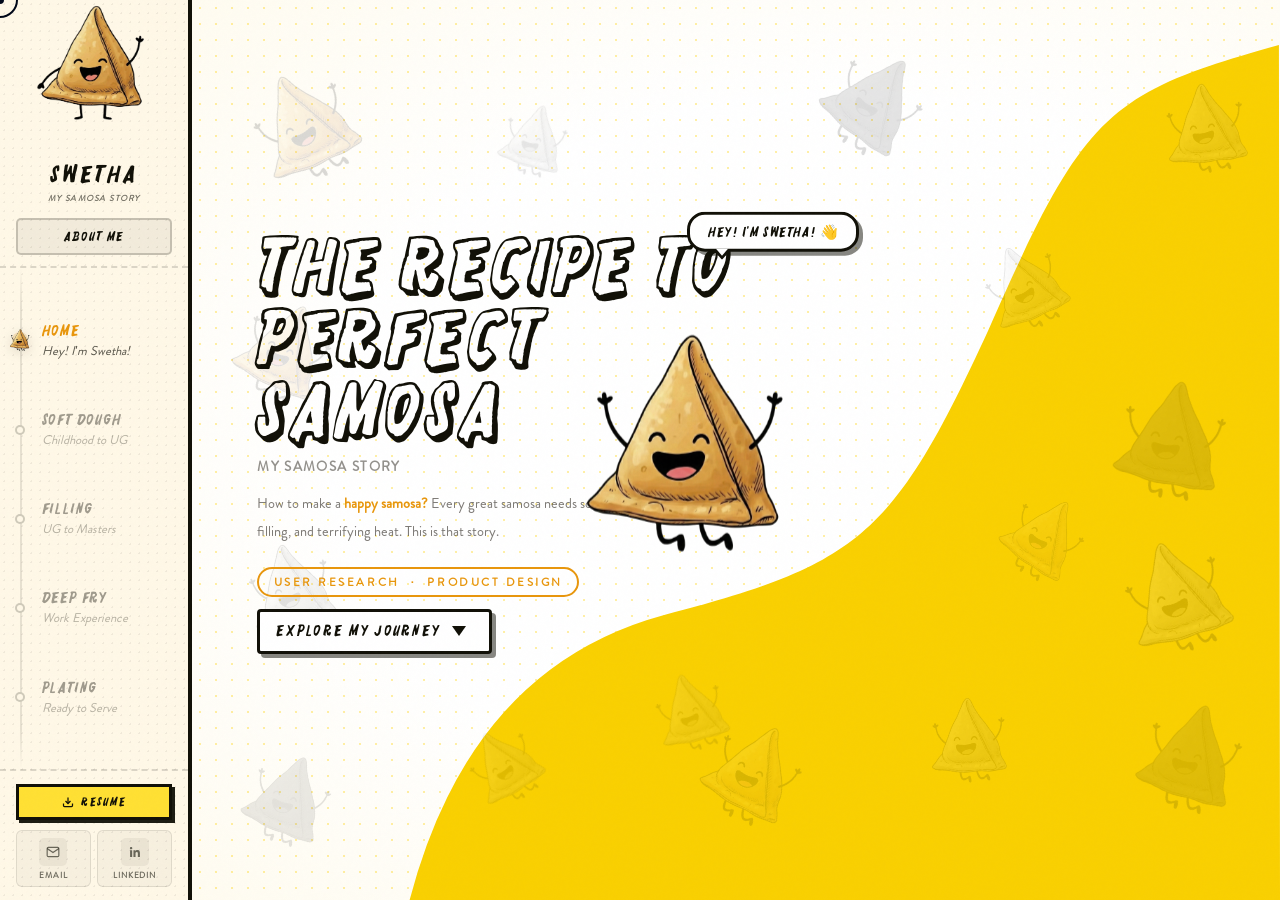
==== commit ae5bac52: "Remove 5th architecture image and dynamically tighten both carousel widths" ====
--- a/index.html
+++ b/index.html
@@ -215,7 +215,6 @@
                   <div class="arch-slide"><img src="images/soft-dough/architecture/2.PNG" alt="Architecture 2"></div>
                   <div class="arch-slide"><img src="images/soft-dough/architecture/3.PNG" alt="Architecture 3"></div>
                   <div class="arch-slide"><img src="images/soft-dough/architecture/4.PNG" alt="Architecture 4"></div>
-                  <div class="arch-slide"><img src="images/soft-dough/architecture/5.png" alt="Architecture 5"></div>
                 </div>
               </div>
               <!-- Right sidebar: prev | dots | next -->
@@ -226,7 +225,6 @@
                   <button class="arch-dot" data-i="1"></button>
                   <button class="arch-dot" data-i="2"></button>
                   <button class="arch-dot" data-i="3"></button>
-                  <button class="arch-dot" data-i="4"></button>
                 </div>
                 <button class="arch-btn" id="archNext">&#8594;</button>
               </div>
--- a/style.css
+++ b/style.css
@@ -28,6 +28,7 @@
 
 :root {
   --ink: #111007;
+  --sh-col: rgba(17, 16, 7, 0.5);
   --ink2: #3A2E18;
   --paper: #FFFCF2;
   --c-home: #FFE033;
@@ -217,13 +218,13 @@
   text-transform: uppercase;
   padding: .3rem .65rem;
   border-radius: 3px;
-  box-shadow: 2px 2px 0 var(--ink);
+  box-shadow: 2px 2px 0 var(--sh-col, var(--ink));
   transition: .2s;
 }
 
 .mob-btn:hover {
   transform: translate(-1px, -1px);
-  box-shadow: 3px 3px 0 var(--ink);
+  box-shadow: 3px 3px 0 var(--sh-col, var(--ink));
 }
 
 /* ── LEFT PANEL ── */
@@ -321,7 +322,7 @@
   background: var(--comic-y);
   color: var(--ink);
   border-color: var(--ink);
-  box-shadow: 2px 2px 0 var(--ink);
+  box-shadow: 2px 2px 0 var(--sh-col, var(--ink));
   transform: translate(-1px, -1px);
 }
 
@@ -490,7 +491,7 @@
   letter-spacing: .08em;
   text-transform: uppercase;
   padding: .45rem .8rem;
-  box-shadow: 3px 3px 0 rgba(17, 16, 7, .15);
+  box-shadow: 3px 3px 0 rgba(17, 16, 7, 0.95);
   transition: .2s;
 }
 
@@ -504,7 +505,7 @@
   background: var(--ink);
   color: var(--comic-y);
   transform: translate(2px, 2px);
-  box-shadow: 1px 1px 0 rgba(17, 16, 7, .1);
+  box-shadow: 1px 1px 0 rgba(17, 16, 7, 0.95);
 }
 
 /* ── PANEL CONTACT BUTTONS (side by side) ── */
@@ -535,7 +536,7 @@
   border-color: rgba(17, 16, 7, .3);
   color: var(--ink);
   transform: translateY(-2px);
-  box-shadow: 0 3px 0 rgba(17, 16, 7, .1);
+  box-shadow: 0 3px 0 rgba(17, 16, 7, 0.5);
 }
 
 .pcb-icon {
@@ -660,7 +661,7 @@
 
 .fl-top-row {
   display: flex;
-  align-items: center;
+  align-items: flex-start;
   gap: 2rem;
   width: 100%;
 }
@@ -689,6 +690,7 @@
 
 .fl-cards-row {
   width: 100%;
+  margin-top: -70px;
 }
 
 .fl-cards-row .cards {
@@ -713,7 +715,7 @@
 
 .df-top-row {
   display: flex;
-  align-items: center;
+  align-items: flex-start;
   gap: 2rem;
   width: 100%;
 }
@@ -741,6 +743,7 @@
 
 .df-cards-row {
   width: 100%;
+  margin-top: -70px;
 }
 
 .df-cards-row .cards {
@@ -788,11 +791,15 @@
 
 /* ── TEXT HIERARCHY ── */
 .sec-eyebrow {
+  display: inline-block;
   font-size: .72rem;
   text-transform: uppercase;
   letter-spacing: .22em;
   font-weight: 800;
-  margin-bottom: .5rem;
+  margin-bottom: .8rem;
+  padding: 0.4em 1em;
+  border: 1px solid rgba(0, 0, 0, 0.15);
+  border-radius: 50px;
 }
 
 .sec-h {
@@ -800,21 +807,20 @@
   font-size: clamp(3.2rem, 5.5vw, 5rem);
   line-height: 1.0;
   margin-bottom: .5rem;
-  -webkit-text-stroke: 2px var(--ink);
-  paint-order: stroke fill;
+  font-weight: normal;
 }
 
 .sec-lead {
-  font-size: .96rem;
+  font-size: 1.2rem;
   font-style: italic;
-  line-height: 1.8;
+  line-height: 1.3;
   max-width: 520px;
   margin-bottom: .5rem;
-  font-weight: 600;
+  font-weight: 800;
 }
 
 .sec-body {
-  font-size: .88rem;
+  font-size: 1rem;
   line-height: 1.9;
   max-width: 500px;
   margin-bottom: .5rem;
@@ -1005,8 +1011,7 @@
   line-height: .98;
   margin-bottom: .4rem;
   letter-spacing: .04em;
-  -webkit-text-stroke: 2px var(--ink);
-  paint-order: stroke fill;
+  font-weight: normal;
   opacity: 0;
   transform: translateY(24px);
   animation: fadeUp .8s var(--ease) calc(var(--d, .1s)) forwards;
@@ -1025,7 +1030,7 @@
 }
 
 .home-desc {
-  font-size: .9rem;
+  font-size: 2.5rem;
   line-height: 1.9;
   color: rgba(15, 10, 0, .55);
   max-width: 440px;
@@ -1053,7 +1058,7 @@
   font-family: var(--fhf) !important;
   font-size: 1rem;
   letter-spacing: .08em;
-  box-shadow: 4px 4px 0 var(--ink);
+  box-shadow: 4px 4px 0 var(--sh-col, var(--ink));
   transition: all .2s;
   text-transform: uppercase;
   opacity: 0;
@@ -1063,7 +1068,7 @@
 
 .scroll-cta:hover {
   transform: translate(-2px, -2px);
-  box-shadow: 6px 6px 0 var(--ink);
+  box-shadow: 6px 6px 0 var(--sh-col, var(--ink));
   background: var(--ink);
   color: #FFE500;
 }
@@ -1124,8 +1129,7 @@
   line-height: .95;
   margin-bottom: .4rem;
   letter-spacing: .03em;
-  -webkit-text-stroke: 2px var(--ink);
-  paint-order: stroke fill;
+  font-weight: normal;
   opacity: 0;
   transform: translateY(24px);
   animation: fadeUp .8s var(--ease) calc(var(--d, .1s)) forwards;
@@ -1173,7 +1177,7 @@
   font-family: var(--fhf) !important;
   font-size: 1rem;
   letter-spacing: .08em;
-  box-shadow: 4px 4px 0 var(--ink);
+  box-shadow: 4px 4px 0 var(--sh-col, var(--ink));
   transition: all .2s;
   text-transform: uppercase;
   opacity: 0;
@@ -1184,7 +1188,7 @@
 
 .scroll-cta:hover {
   transform: translate(-2px, -2px);
-  box-shadow: 6px 6px 0 var(--ink);
+  box-shadow: 6px 6px 0 var(--sh-col, var(--ink));
   background: var(--ink);
   color: #FFE500;
 }
@@ -1430,7 +1434,7 @@
   padding: .5rem 1.1rem;
   border-radius: 18px;
   border: 3px solid var(--ink);
-  box-shadow: 4px 4px 0 var(--ink);
+  box-shadow: 4px 4px 0 var(--sh-col, var(--ink));
   white-space: nowrap;
   z-index: 6;
   opacity: 0;
@@ -1553,6 +1557,8 @@
   grid-column: 1 / 2;
   grid-row: 2 / 3;
   width: 100%;
+  max-width: 449px;
+  justify-self: start;
 }
 
 /* Centre: dough mascot */
@@ -1576,11 +1582,12 @@
   height: 290px;
 }
 
-/* Right: architecture carousel */
 .sd-right {
   grid-column: 2 / 3;
   grid-row: 2 / 3;
   width: 100%;
+  max-width: 449px;
+  justify-self: start;
   display: block;
 }
 
@@ -1649,7 +1656,7 @@
   border-top: none;
   border-radius: 0 0 6px 6px;
   background: #FFFFFF;
-  box-shadow: 4px 4px 0 var(--ink);
+  box-shadow: 4px 4px 0 var(--sh-col, var(--ink));
   overflow: hidden;
 }
 
@@ -1674,7 +1681,7 @@
   border: 2.5px solid var(--ink);
   border-radius: 6px;
   background: #FFFFFF;
-  box-shadow: 4px 4px 0 var(--ink);
+  box-shadow: 4px 4px 0 var(--sh-col, var(--ink));
   overflow: hidden;
 }
 
@@ -1761,7 +1768,7 @@
   align-items: center;
   justify-content: center;
   transition: .15s;
-  box-shadow: 2px 2px 0 var(--ink);
+  box-shadow: 2px 2px 0 var(--sh-col, var(--ink));
   flex-shrink: 0;
 }
 
@@ -1769,7 +1776,7 @@
   background: var(--ink);
   color: #FFF;
   transform: translate(-1px, -1px);
-  box-shadow: 3px 3px 0 rgba(0, 0, 0, .3);
+  box-shadow: 3px 3px 0 var(--sh-col, var(--ink));
 }
 
 .arch-dots {
@@ -1968,7 +1975,7 @@
   font-weight: 800;
   text-transform: uppercase;
   letter-spacing: .05em;
-  box-shadow: 3px 3px 0 var(--ink);
+  box-shadow: 3px 3px 0 var(--sh-col, var(--ink));
   transition: all .2s;
 }
 
@@ -1980,12 +1987,12 @@
   background: var(--ink);
   color: #FFFFFF;
   transform: translate(-1px, -1px);
-  box-shadow: 4px 4px 0 rgba(0, 0, 0, .3);
+  box-shadow: 4px 4px 0 var(--sh-col, var(--ink));
 }
 
 .s-sd .pill {
   border-color: var(--a-sd);
-  box-shadow: 3px 3px 0 var(--a-sd);
+  box-shadow: 3px 3px 0 rgba(26, 126, 191, 0.5);
 }
 
 .s-sd .pill-tab:hover {
@@ -2003,7 +2010,7 @@
 
 .s-fl .pill {
   border-color: var(--a-fl);
-  box-shadow: 3px 3px 0 var(--a-fl);
+  box-shadow: 3px 3px 0 rgba(200, 106, 0, 0.5);
 }
 
 .s-fl .pill:hover {
@@ -2012,7 +2019,7 @@
 
 .s-df .pill {
   border-color: var(--a-df);
-  box-shadow: 3px 3px 0 var(--a-df);
+  box-shadow: 3px 3px 0 rgba(204, 34, 0, 0.5);
 }
 
 .s-df .pill:hover {
@@ -2021,7 +2028,7 @@
 
 .s-pl .pill {
   border-color: var(--a-pl);
-  box-shadow: 3px 3px 0 var(--a-pl);
+  box-shadow: 3px 3px 0 rgba(42, 122, 48, 0.5);
 }
 
 .s-pl .pill:hover {
@@ -2059,13 +2066,13 @@
   flex-shrink: 0;
   cursor: pointer;
   overflow: hidden;
-  box-shadow: 5px 5px 0 var(--ink);
+  box-shadow: 5px 5px 0 var(--sh-col, var(--ink));
   transition: all .22s var(--ease);
 }
 
 .card:hover {
   transform: translate(-3px, -3px);
-  box-shadow: 8px 8px 0 var(--ink);
+  box-shadow: 8px 8px 0 var(--sh-col, var(--ink));
 }
 
 .card-img {
@@ -2137,7 +2144,7 @@
   border: 2px solid var(--ink);
   padding: .15rem .5rem;
   border-radius: 3px;
-  box-shadow: 2px 2px 0 var(--ink);
+  box-shadow: 2px 2px 0 var(--sh-col, var(--ink));
   transition: .2s;
   text-transform: uppercase;
   letter-spacing: .05em;
@@ -2145,7 +2152,7 @@
 
 .card:hover .card-arr {
   transform: translate(-1px, -1px);
-  box-shadow: 3px 3px 0 var(--ink);
+  box-shadow: 3px 3px 0 var(--sh-col, var(--ink));
 }
 
 .s-fl .card-arr {
@@ -2168,7 +2175,7 @@
   border: 3px solid var(--ink);
   border-radius: 6px;
   background: #FFFFFF;
-  box-shadow: 5px 5px 0 var(--ink);
+  box-shadow: 5px 5px 0 var(--sh-col, var(--ink));
   overflow: hidden;
   width: 100%;
 }
@@ -2251,14 +2258,14 @@
   transition: .2s;
   font-weight: 800;
   flex-shrink: 0;
-  box-shadow: 2px 2px 0 var(--ink);
+  box-shadow: 2px 2px 0 var(--sh-col, var(--ink));
 }
 
 .carousel-btn:hover {
   background: var(--ink);
   color: #FFF;
   transform: translate(-1px, -1px);
-  box-shadow: 3px 3px 0 rgba(0, 0, 0, .3);
+  box-shadow: 3px 3px 0 var(--sh-col, var(--ink));
 }
 
 .carousel-pause-btn {
@@ -2318,7 +2325,7 @@
   background: #FFFFFF;
   border: 3px solid var(--ink);
   border-radius: 6px;
-  box-shadow: 4px 4px 0 var(--ink);
+  box-shadow: 4px 4px 0 var(--sh-col, var(--ink));
   color: var(--ink);
   transition: all .22s var(--ease);
   position: relative;
@@ -2327,7 +2334,7 @@
 
 .cc:hover {
   transform: translate(-2px, -2px);
-  box-shadow: 6px 6px 0 var(--ink);
+  box-shadow: 6px 6px 0 var(--sh-col, var(--ink));
 }
 
 .cc-icon {
@@ -2436,7 +2443,7 @@
   background: #FFFDF2;
   border: 3px solid var(--ink);
   border-radius: 8px;
-  box-shadow: 8px 8px 0 var(--ink);
+  box-shadow: 8px 8px 0 var(--sh-col, var(--ink));
   width: 94%;
   max-width: 720px;
   max-height: 75vh;
@@ -2501,11 +2508,11 @@
   border: 2.5px solid var(--ink);
   border-radius: 5px;
   font-family: var(--fb) !important;
-  font-size: .68rem;
+  font-size: .85rem;
   font-weight: 800;
   letter-spacing: .04em;
-  padding: .38rem .85rem;
-  box-shadow: 3px 3px 0 rgba(0, 0, 0, .35);
+  padding: .5rem 1rem;
+  box-shadow: 3px 3px 0 var(--sh-col, var(--ink));
   transition: all .2s;
   white-space: nowrap;
   text-decoration: none;
@@ -2515,7 +2522,7 @@
   background: var(--comic-y);
   color: var(--ink);
   transform: translate(-1px, -1px);
-  box-shadow: 4px 4px 0 rgba(0, 0, 0, .3);
+  box-shadow: 4px 4px 0 var(--sh-col, var(--ink));
 }
 
 /* Close (×) button */
@@ -2531,7 +2538,7 @@
   display: flex;
   align-items: center;
   justify-content: center;
-  box-shadow: 2px 2px 0 var(--ink);
+  box-shadow: 2px 2px 0 var(--sh-col, var(--ink));
   transition: .2s;
   flex-shrink: 0;
 }
@@ -2540,7 +2547,7 @@
   background: var(--ink);
   color: #FFF;
   transform: translate(-1px, -1px);
-  box-shadow: 3px 3px 0 rgba(0, 0, 0, .25);
+  box-shadow: 3px 3px 0 var(--sh-col, var(--ink));
 }
 
 .modal-inner {
@@ -2610,6 +2617,10 @@
 /* Keep old m-view-btn hidden (no longer injected, but just in case) */
 .m-view-btn {
   display: none;
+}
+
+.inline-view-btn {
+  margin-top: 1rem;
 }
 
 .m-expand-btn {
@@ -2727,14 +2738,14 @@
   display: flex;
   align-items: center;
   justify-content: center;
-  box-shadow: 4px 4px 0 var(--ink);
+  box-shadow: 4px 4px 0 var(--sh-col, var(--ink));
   transition: .2s;
   z-index: 1001;
 }
 
 .ab-close:hover {
   transform: translate(-1px, -1px);
-  box-shadow: 5px 5px 0 rgba(0, 0, 0, .25);
+  box-shadow: 5px 5px 0 var(--sh-col, var(--ink));
 }
 
 .ab-wrap {
@@ -2765,7 +2776,7 @@
   object-fit: cover;
   border-radius: 8px;
   border: 4px solid var(--ink);
-  box-shadow: 7px 7px 0 var(--ink);
+  box-shadow: 7px 7px 0 var(--sh-col, var(--ink));
   flex-shrink: 0;
   cursor: pointer;
 }
@@ -2815,7 +2826,7 @@
   border: 2.5px solid var(--ink);
   border-radius: 4px;
   background: var(--c-home);
-  box-shadow: 2px 2px 0 var(--ink);
+  box-shadow: 2px 2px 0 var(--sh-col, var(--ink));
   letter-spacing: .04em;
   text-transform: uppercase;
 }
@@ -2896,7 +2907,7 @@
   border-radius: 3px;
   transition: .2s;
   font-weight: 700;
-  box-shadow: 2px 2px 0 var(--ink);
+  box-shadow: 2px 2px 0 var(--sh-col, var(--ink));
   text-transform: uppercase;
   letter-spacing: .03em;
 }
@@ -2905,7 +2916,7 @@
   background: var(--ink);
   color: #FFF;
   transform: translate(-1px, -1px);
-  box-shadow: 3px 3px 0 rgba(0, 0, 0, .25);
+  box-shadow: 3px 3px 0 var(--sh-col, var(--ink));
 }
 
 .tools {
@@ -2939,7 +2950,7 @@
   object-fit: cover;
   border-radius: 6px;
   border: 2.5px solid var(--ink);
-  box-shadow: 3px 3px 0 var(--ink);
+  box-shadow: 3px 3px 0 var(--sh-col, var(--ink));
   opacity: .85;
   cursor: pointer;
   transition: .2s;
@@ -2949,7 +2960,7 @@
 .ab-img-row img:hover {
   opacity: 1;
   transform: translate(-1px, -1px);
-  box-shadow: 4px 4px 0 rgba(0, 0, 0, .25);
+  box-shadow: 4px 4px 0 var(--sh-col, var(--ink));
 }
 
 .ab-p {
@@ -3007,7 +3018,7 @@
     border: 3px solid var(--ink);
     border-radius: 8px;
     padding: 2.5rem 1.5rem;
-    box-shadow: 8px 8px 0 var(--ink);
+    box-shadow: 8px 8px 0 var(--sh-col, var(--ink));
     max-width: 400px;
     display: flex;
     flex-direction: column;
@@ -3048,7 +3059,7 @@
     font-size: 1rem;
     padding: 0.7rem 1.5rem;
     cursor: pointer;
-    box-shadow: 4px 4px 0 var(--ink);
+    box-shadow: 4px 4px 0 var(--sh-col, var(--ink));
     transition: 0.2s;
     text-transform: uppercase;
     letter-spacing: 0.05em;
@@ -3057,7 +3068,7 @@
   .mw-btn:active,
   .mw-btn:hover {
     transform: translate(2px, 2px);
-    box-shadow: 2px 2px 0 var(--ink);
+    box-shadow: 2px 2px 0 var(--sh-col, var(--ink));
     background: var(--ink);
     color: var(--comic-y);
   }
@@ -3246,8 +3257,13 @@
     width: clamp(240px, 60vw, 320px);
   }
 
+  .fl-cards-row,
+  .df-cards-row {
+    margin-top: -30px;
+  }
+
   .mh-view-btn {
-    font-size: .58rem;
-    padding: .3rem .55rem;
+    font-size: .75rem;
+    padding: .45rem .8rem;
   }
 }
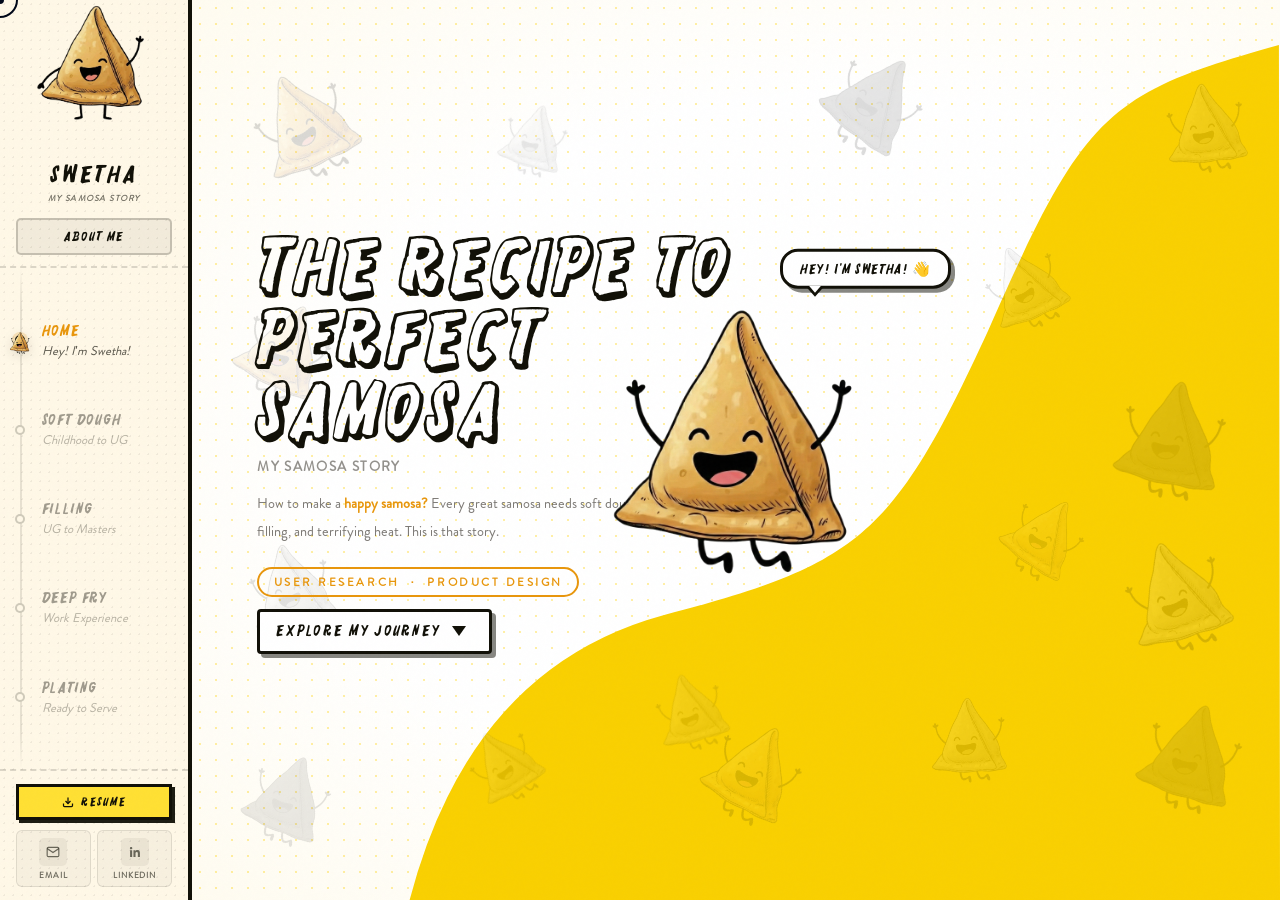
==== commit 67a8c48e: "Add a line break to the 'Piracy' heading in `script.js` and introduce the `pl-visual` class to a vis" ====
--- a/index.html
+++ b/index.html
@@ -368,7 +368,7 @@
             </a>
           </div>
         </div>
-        <div class="sec-visual rv">
+        <div class="sec-visual pl-visual rv">
           <div class="sam-tilt-wrap" id="v4">
             <img class="sam-png" src="images/plating.png" alt="Plated Samosa">
             <div class="sam-shadow"></div>
--- a/style.css
+++ b/style.css
@@ -233,7 +233,8 @@
   top: 0;
   left: 0;
   width: var(--panel-w);
-  height: 100vh;
+  min-height: 100vh;
+  height: 100%;
   z-index: 200;
   display: flex;
   flex-direction: column;
@@ -580,13 +581,30 @@
 
 /* ── SECTIONS ── */
 .sec {
-  height: 100vh;
+  height: auto;
   min-height: 100vh;
   scroll-snap-align: start;
   position: relative;
   overflow: hidden;
   display: flex;
+  flex-direction: column;
   align-items: center;
+  justify-content: center;
+}
+
+.footer-copy {
+  position: absolute;
+  bottom: 2rem;
+  left: 0;
+  width: 100%;
+  text-align: center;
+  font-family: var(--fb);
+  font-size: 0.9rem;
+  font-weight: 500;
+  color: var(--ink);
+  opacity: 0.7;
+  z-index: 10;
+  pointer-events: none;
 }
 
 .s-sd::before,
@@ -629,12 +647,12 @@
   position: relative;
   z-index: 5;
   width: 100%;
-  max-width: 1200px;
+  max-width: 1300px;
   margin: 0 auto;
   display: flex;
   align-items: flex-start;
   gap: 3rem;
-  padding: 0 4%;
+  padding: 0 5%;
   padding-top: 2.5rem;
 }
 
@@ -662,14 +680,13 @@
 .fl-top-row {
   display: flex;
   align-items: flex-start;
+  justify-content: space-between;
   gap: 2rem;
   width: 100%;
 }
 
 .fl-top-row .sec-text {
   flex: 1;
-  max-width: none;
-
 }
 
 .fl-visual {
@@ -716,13 +733,13 @@
 .df-top-row {
   display: flex;
   align-items: flex-start;
+  justify-content: space-between;
   gap: 2rem;
   width: 100%;
 }
 
 .df-top-row .sec-text {
   flex: 1;
-  max-width: none;
 }
 
 .df-visual {
@@ -739,6 +756,22 @@
 .df-visual .sam-png {
   width: 240px;
   height: 240px;
+}
+
+/* ── PLATING — standard with bigger mascot ── */
+.pl-visual {
+  flex: 0 0 500px;
+  /* Bigger space for larger mascot */
+}
+
+.pl-visual .sam-tilt-wrap {
+  width: 480px;
+  height: 480px;
+}
+
+.pl-visual .sam-png {
+  width: 460px;
+  height: 460px;
 }
 
 .df-cards-row {
@@ -1385,7 +1418,7 @@
 .home-prominent-wrap {
   position: absolute;
   /* sits at the boundary of text and color block, overlapping both */
-  right: 38%;
+  right: 30%;
   top: 50%;
   transform: translateY(-52%);
   z-index: 9;
@@ -1398,8 +1431,8 @@
 /* speech bubble above the prominent samosa */
 .home-prominent-wrap .speech-bubble {
   position: absolute;
-  top: -52px;
-  left: 50%;
+  top: 25px;
+  left: 60%;
   transform: translateX(-35%);
   white-space: nowrap;
   z-index: 10;
@@ -1407,7 +1440,7 @@
 
 /* prominent samosa image */
 .home-samosa {
-  width: clamp(220px, 26vw, 380px);
+  width: clamp(320px, 34vw, 460px);
   height: auto;
   object-fit: contain;
   mix-blend-mode: multiply;
@@ -1462,15 +1495,7 @@
   z-index: 1;
 }
 
-.home-samosa {
-  width: clamp(260px, 28vw, 380px);
-  height: auto;
-  object-fit: contain;
-  mix-blend-mode: multiply;
-  position: relative;
-  z-index: 5;
-  animation: floatY 4.5s ease-in-out infinite;
-}
+
 
 @keyframes floatY {
 
@@ -1528,8 +1553,8 @@
   position: relative;
   z-index: 5;
   width: 100%;
-  height: 100vh;
-  max-width: 1400px;
+  min-height: 100vh;
+  max-width: 1300px;
   margin: 0 auto;
   display: grid;
   grid-template-columns: minmax(0, 1fr) minmax(0, 1fr);
@@ -1537,7 +1562,7 @@
   align-content: center;
   align-items: end;
   gap: 1rem 3vw;
-  padding: 6rem 4% 4rem 4%;
+  padding: 6rem 5% 4rem 5%;
   box-sizing: border-box;
 }
 
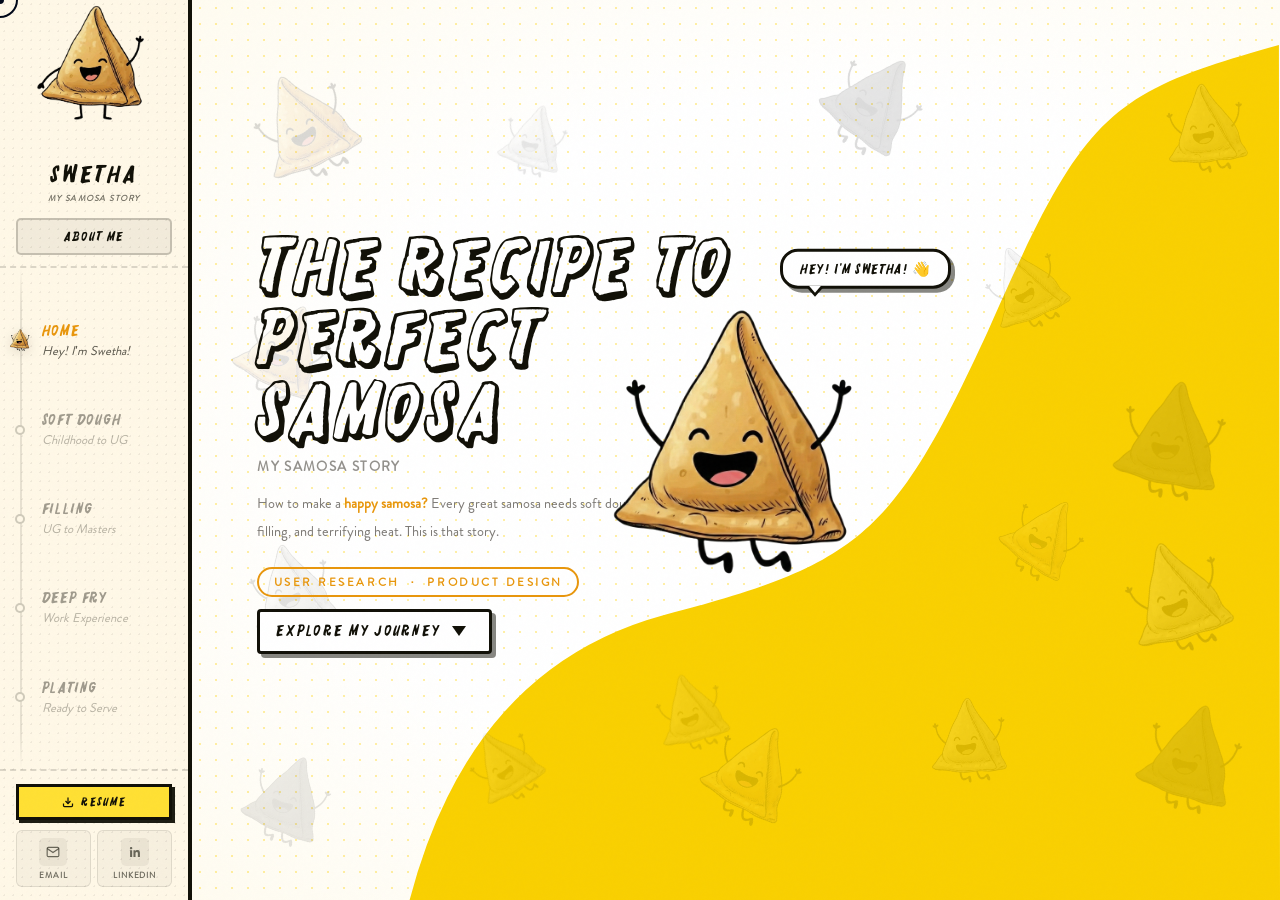
==== commit 4fa878af: "refactor: Update project detail links to external URLs and add `rel="noopener noreferrer"` for secur" ====
--- a/index.html
+++ b/index.html
@@ -390,7 +390,8 @@
       <div class="modal-head">
         <span class="modal-cat" id="mCat"></span>
         <div class="mh-btns">
-          <a class="mh-view-btn" id="mViewBtn" href="#" target="_blank" style="display:none">View full project
+          <a class="mh-view-btn" id="mViewBtn" href="#" target="_blank" rel="noopener noreferrer"
+            style="display:none">View full project
             details</a>
           <button class="mh-btn" onclick="closeM()">&times;</button>
         </div>
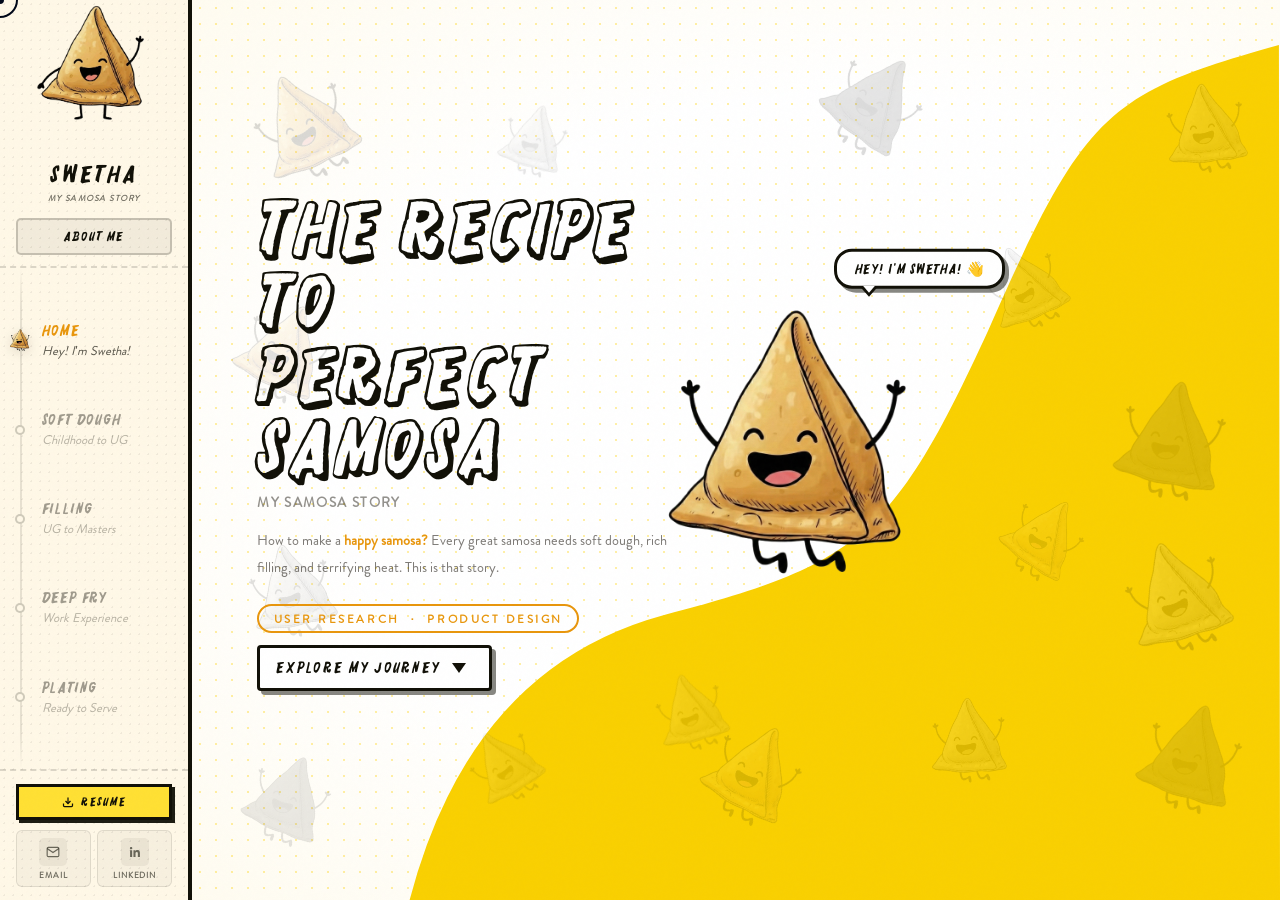
==== commit ef403ac1: "updated images, covers etc" ====
--- a/index.html
+++ b/index.html
@@ -185,7 +185,7 @@
             <div class="sec-eyebrow rv">Childhood to Adolescence</div>
             <h2 class="sec-h rv">Soft Dough</h2>
             <p class="sec-lead rv">Where I let myself be shaped, so I can rise into something stronger.</p>
-            <p class="sec-body rv">Absorbing. Adapting. Becoming. From Grade 5 through UG Architecture — mouldable,
+            <p class="sec-body rv">Absorbing. Adapting. Becoming. From Grade 5 through UG Architecture - mouldable,
               curious, open to shaping.</p>
           </div>
           <!-- Carousel with tabs on top -->
@@ -255,7 +255,7 @@
           <div class="sec-text">
             <div class="sec-eyebrow rv">UG to Masters</div>
             <h2 class="sec-h rv">Filling</h2>
-            <p class="sec-lead rv">I'm no longer empty dough — filled with knowledge, experience, failure, courage, and
+            <p class="sec-lead rv">I'm no longer empty dough, filled with knowledge, experience, failure, courage, and
               clarity.</p>
             <p class="sec-body rv">Learning in layers. Depth over display. Substance over surface.</p>
           </div>
@@ -292,7 +292,7 @@
           <div class="sec-text">
             <div class="sec-eyebrow rv">Work Experience</div>
             <h2 class="sec-h rv">Deep Fry</h2>
-            <p class="sec-lead rv">Not breaking — becoming stronger. Where pressure isn't a threat, it's a teacher.</p>
+            <p class="sec-lead rv">Not breaking, becoming stronger. Where pressure isn't a threat, it's a teacher.</p>
           </div>
           <div class="sec-visual df-visual rv">
             <div class="sam-tilt-wrap" id="v3">
@@ -328,7 +328,7 @@
         <div class="sec-text">
           <div class="sec-eyebrow rv">Ready to be Served</div>
           <h2 class="sec-h rv">Plating</h2>
-          <p class="sec-lead rv">I'm no longer preparing — presenting. Ready to be seen and served.</p>
+          <p class="sec-lead rv">I'm no longer preparing, but presenting. Ready to be seen and served.</p>
           <p class="sec-body rv">Every phase has meaning through the samosa lens. Now I'm plated, ready for the world.
           </p>
           <div class="contact-grid rv">
--- a/style.css
+++ b/style.css
@@ -1146,8 +1146,8 @@
   left: 0;
   top: 0;
   bottom: 0;
-  width: 55%;
-  z-index: 6;
+  width: 50%;
+  z-index: 10;
   padding: 0 5% 0 6%;
   display: flex;
   flex-direction: column;
@@ -1418,10 +1418,10 @@
 .home-prominent-wrap {
   position: absolute;
   /* sits at the boundary of text and color block, overlapping both */
-  right: 30%;
+  right: 25%;
   top: 50%;
   transform: translateY(-52%);
-  z-index: 9;
+  z-index: 8;
   display: flex;
   flex-direction: column;
   align-items: center;
@@ -2103,7 +2103,7 @@
 .card-img {
   width: 100%;
   height: 300px;
-  object-fit: contain;
+  object-fit: cover;
   border-bottom: 2.5px solid var(--ink);
 }
 
@@ -2146,6 +2146,7 @@
 .card-t {
   font-family: var(--fhf) !important;
   font-size: 1.5rem;
+  font-weight: normal !important;
   color: var(--ink);
   margin-bottom: .2rem;
   line-height: 1.1;
@@ -2245,6 +2246,7 @@
 .carousel-caption h4 {
   font-family: var(--fhf) !important;
   font-size: 1.5rem;
+  font-weight: normal !important;
   color: var(--ink);
   margin-bottom: .1rem;
   letter-spacing: .04em;
@@ -2581,7 +2583,8 @@
 
 .m-title {
   font-family: var(--fhf) !important;
-  font-size: 1.6rem;
+  font-size: 1.8rem;
+  font-weight: normal !important;
   color: var(--ink);
   margin: .3rem 0;
   letter-spacing: .05em;
@@ -2634,7 +2637,7 @@
 }
 
 .m-summary {
-  font-size: .88rem;
+  font-size: 1.05rem;
   color: rgba(58, 46, 24, .52);
   line-height: 1.85;
 }
@@ -2660,7 +2663,7 @@
 }
 
 .m-body p {
-  font-size: .88rem;
+  font-size: 1.05rem;
   line-height: 1.85;
   color: rgba(58, 46, 24, .8);
   margin-bottom: .7rem;
@@ -2668,7 +2671,8 @@
 
 .m-body h3 {
   font-family: var(--fhf) !important;
-  font-size: 1.05rem;
+  font-size: 1.25rem;
+  font-weight: normal !important;
   color: var(--ink);
   margin: 1.2rem 0 .4rem;
   letter-spacing: .04em;
@@ -2678,7 +2682,7 @@
 .m-body ol {
   margin: .4rem 0 .8rem 1.3rem;
   line-height: 1.85;
-  font-size: .86rem;
+  font-size: 1.05rem;
   color: rgba(58, 46, 24, .8);
 }
 
@@ -2822,6 +2826,7 @@
 .ab-h {
   font-family: var(--fhf) !important;
   font-size: 2.2rem;
+  font-weight: normal !important;
   color: var(--ink);
   margin-bottom: .7rem;
   line-height: 1.1;
@@ -3062,6 +3067,7 @@
   .mw-title {
     font-family: var(--fhf) !important;
     font-size: 2.2rem;
+    font-weight: normal !important;
     color: var(--ink);
     margin-bottom: 0.8rem;
     letter-spacing: 0.04em;
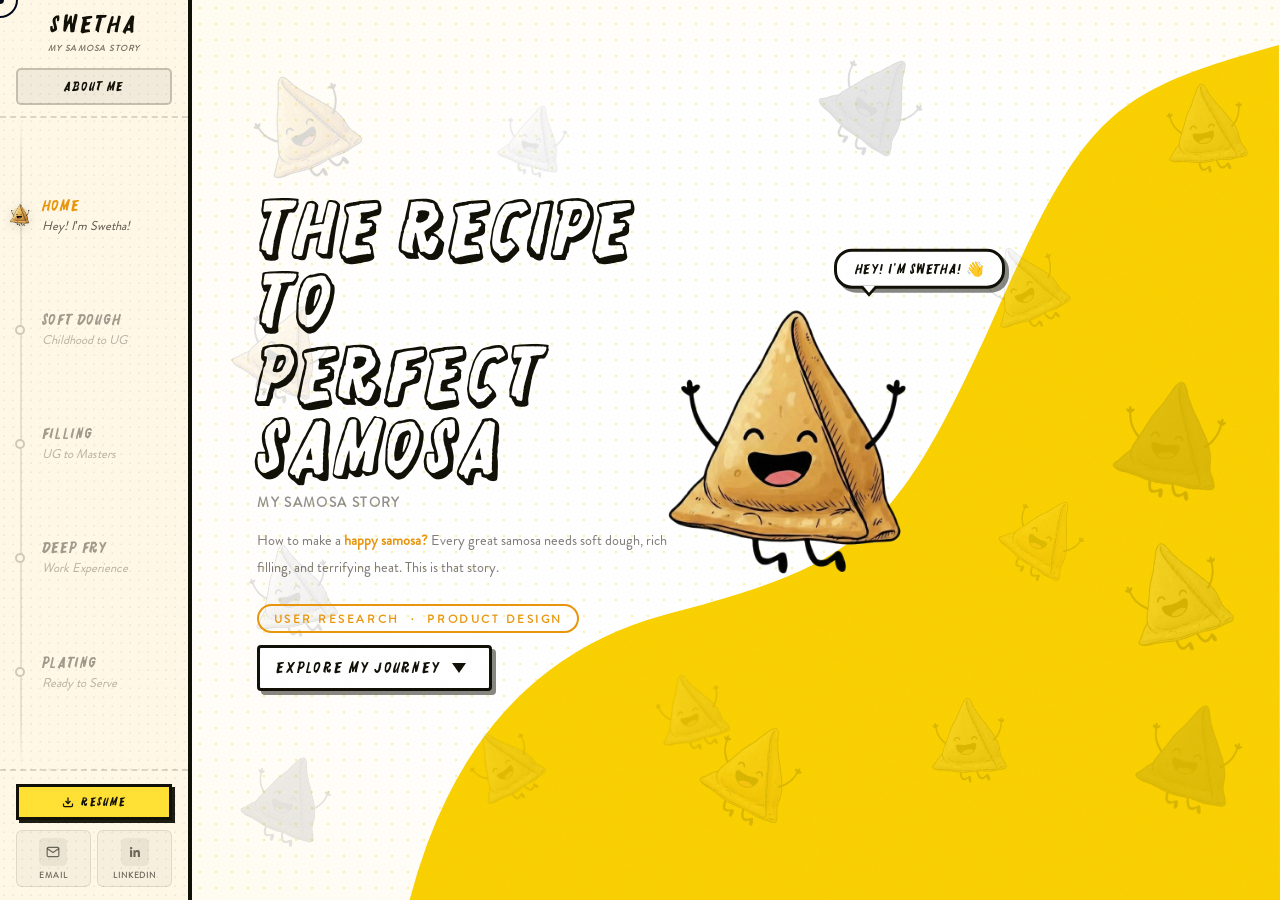
==== commit 43cbad7d: "update: removed navigation samosa image + font change" ====
--- a/index.html
+++ b/index.html
@@ -36,9 +36,6 @@
 
   <aside class="panel" id="panel">
     <div class="panel-top">
-      <div class="panel-hero">
-        <img class="panel-photo" src="images/samosablack.png" alt="Swetha">
-      </div>
       <div class="panel-id">
         <div class="panel-name" onclick="go(0)">Swetha</div>
         <div class="panel-sub">My Samosa Story</div>
--- a/style.css
+++ b/style.css
@@ -2144,9 +2144,9 @@
 }
 
 .card-t {
-  font-family: var(--fhf) !important;
-  font-size: 1.5rem;
-  font-weight: normal !important;
+  font-family: var(--fb) !important;
+  font-size: 1.6rem;
+  font-weight: 800 !important;
   color: var(--ink);
   margin-bottom: .2rem;
   line-height: 1.1;
@@ -2582,12 +2582,12 @@
 }
 
 .m-title {
-  font-family: var(--fhf) !important;
-  font-size: 1.8rem;
-  font-weight: normal !important;
+  font-family: var(--fb) !important;
+  font-size: 1.95rem;
+  font-weight: 800 !important;
   color: var(--ink);
   margin: .3rem 0;
-  letter-spacing: .05em;
+  letter-spacing: .02em;
 }
 
 .m-logo-row {
@@ -2670,9 +2670,9 @@
 }
 
 .m-body h3 {
-  font-family: var(--fhf) !important;
-  font-size: 1.25rem;
-  font-weight: normal !important;
+  font-family: var(--fb) !important;
+  font-size: 1.35rem;
+  font-weight: 800 !important;
   color: var(--ink);
   margin: 1.2rem 0 .4rem;
   letter-spacing: .04em;
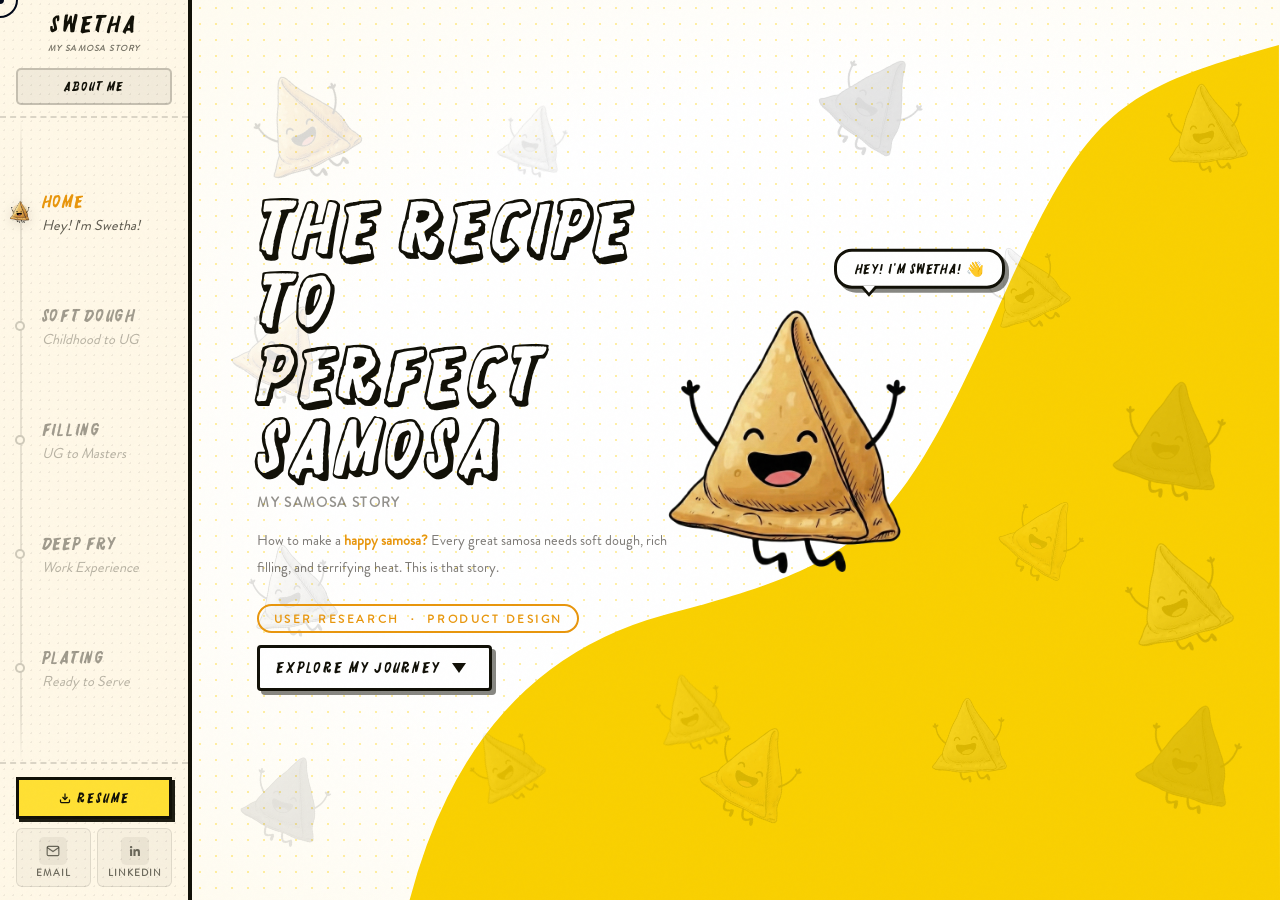
==== commit 92c096a7: "new changes" ====
--- a/index.html
+++ b/index.html
@@ -5,7 +5,22 @@
   <meta charset="UTF-8">
   <meta name="viewport" content="width=device-width, initial-scale=1.0">
   <title>Swetha M | My Samosa Story</title>
+  <meta name="description" content="Swetha M - Creative strategist and product designer specializing in user research and system building.">
   <link rel="stylesheet" href="style.css">
+
+  <!-- Open Graph / Facebook -->
+  <meta property="og:type" content="website">
+  <meta property="og:url" content="https://swethamathiyalagan.com/">
+  <meta property="og:title" content="Swetha M | My Samosa Story">
+  <meta property="og:description" content="Creative strategist and product designer specializing in user research and system building.">
+  <meta property="og:image" content="https://swethamathiyalagan.com/images/2e8212_908a7d3e2f624.jpg">
+
+  <!-- Twitter -->
+  <meta name="twitter:card" content="summary">
+  <meta name="twitter:url" content="https://swethamathiyalagan.com/">
+  <meta name="twitter:title" content="Swetha M | My Samosa Story">
+  <meta name="twitter:description" content="Creative strategist and product designer specializing in user research and system building.">
+  <meta name="twitter:image" content="https://swethamathiyalagan.com/images/2e8212_908a7d3e2f624.jpg">
 </head>
 
 <body>
--- a/style.css
+++ b/style.css
@@ -441,7 +441,7 @@
 
 .tk-title {
   font-family: var(--fhf) !important;
-  font-size: 1rem;
+  font-size: 1.15rem;
   letter-spacing: .04em;
   color: rgba(17, 16, 7, .4);
   transition: color .3s;
@@ -449,7 +449,7 @@
 
 .tk-sub {
   font-family: var(--fb) !important;
-  font-size: .8rem;
+  font-size: .9rem;
   font-style: italic;
   color: rgba(17, 16, 7, .3);
   transition: color .3s;
@@ -488,10 +488,10 @@
   border: 3px solid var(--ink);
   color: var(--ink);
   font-family: var(--fhf) !important;
-  font-size: .78rem;
+  font-size: .9rem;
   letter-spacing: .08em;
   text-transform: uppercase;
-  padding: .45rem .8rem;
+  padding: .55rem .8rem;
   box-shadow: 3px 3px 0 rgba(17, 16, 7, 0.95);
   transition: .2s;
 }
@@ -557,7 +557,7 @@
 }
 
 .pcb-label {
-  font-size: .52rem;
+  font-size: .62rem;
   text-transform: uppercase;
   letter-spacing: .1em;
   font-weight: 800;
@@ -825,14 +825,16 @@
 /* ── TEXT HIERARCHY ── */
 .sec-eyebrow {
   display: inline-block;
-  font-size: .72rem;
+  font-size: .75rem;
   text-transform: uppercase;
-  letter-spacing: .22em;
+  letter-spacing: .2em;
   font-weight: 800;
   margin-bottom: .8rem;
-  padding: 0.4em 1em;
-  border: 1px solid rgba(0, 0, 0, 0.15);
+  padding: 0.4em 1.2em;
+  border: 2px solid currentColor;
   border-radius: 50px;
+  background-color: rgba(255, 255, 255, 0.4);
+  box-shadow: 2px 2px 0px rgba(0, 0, 0, 0.15);
 }
 
 .sec-h {
@@ -2154,10 +2156,10 @@
 }
 
 .card-d {
-  font-size: .75rem;
-  color: rgba(58, 46, 24, .48);
+  font-size: .8rem;
+  color: rgba(58, 46, 24, .85);
   line-height: 1.55;
-  font-weight: 400;
+  font-weight: 500;
 }
 
 .card-arr {
@@ -2674,7 +2676,16 @@
   font-size: 1.35rem;
   font-weight: 800 !important;
   color: var(--ink);
-  margin: 1.2rem 0 .4rem;
+  margin: 2.8rem 0 .8rem;
+  letter-spacing: .04em;
+}
+
+.m-body h4 {
+  font-family: var(--fb) !important;
+  font-size: 1.15rem;
+  font-weight: 800 !important;
+  color: var(--ink);
+  margin: 2.2rem 0 .6rem;
   letter-spacing: .04em;
 }
 
